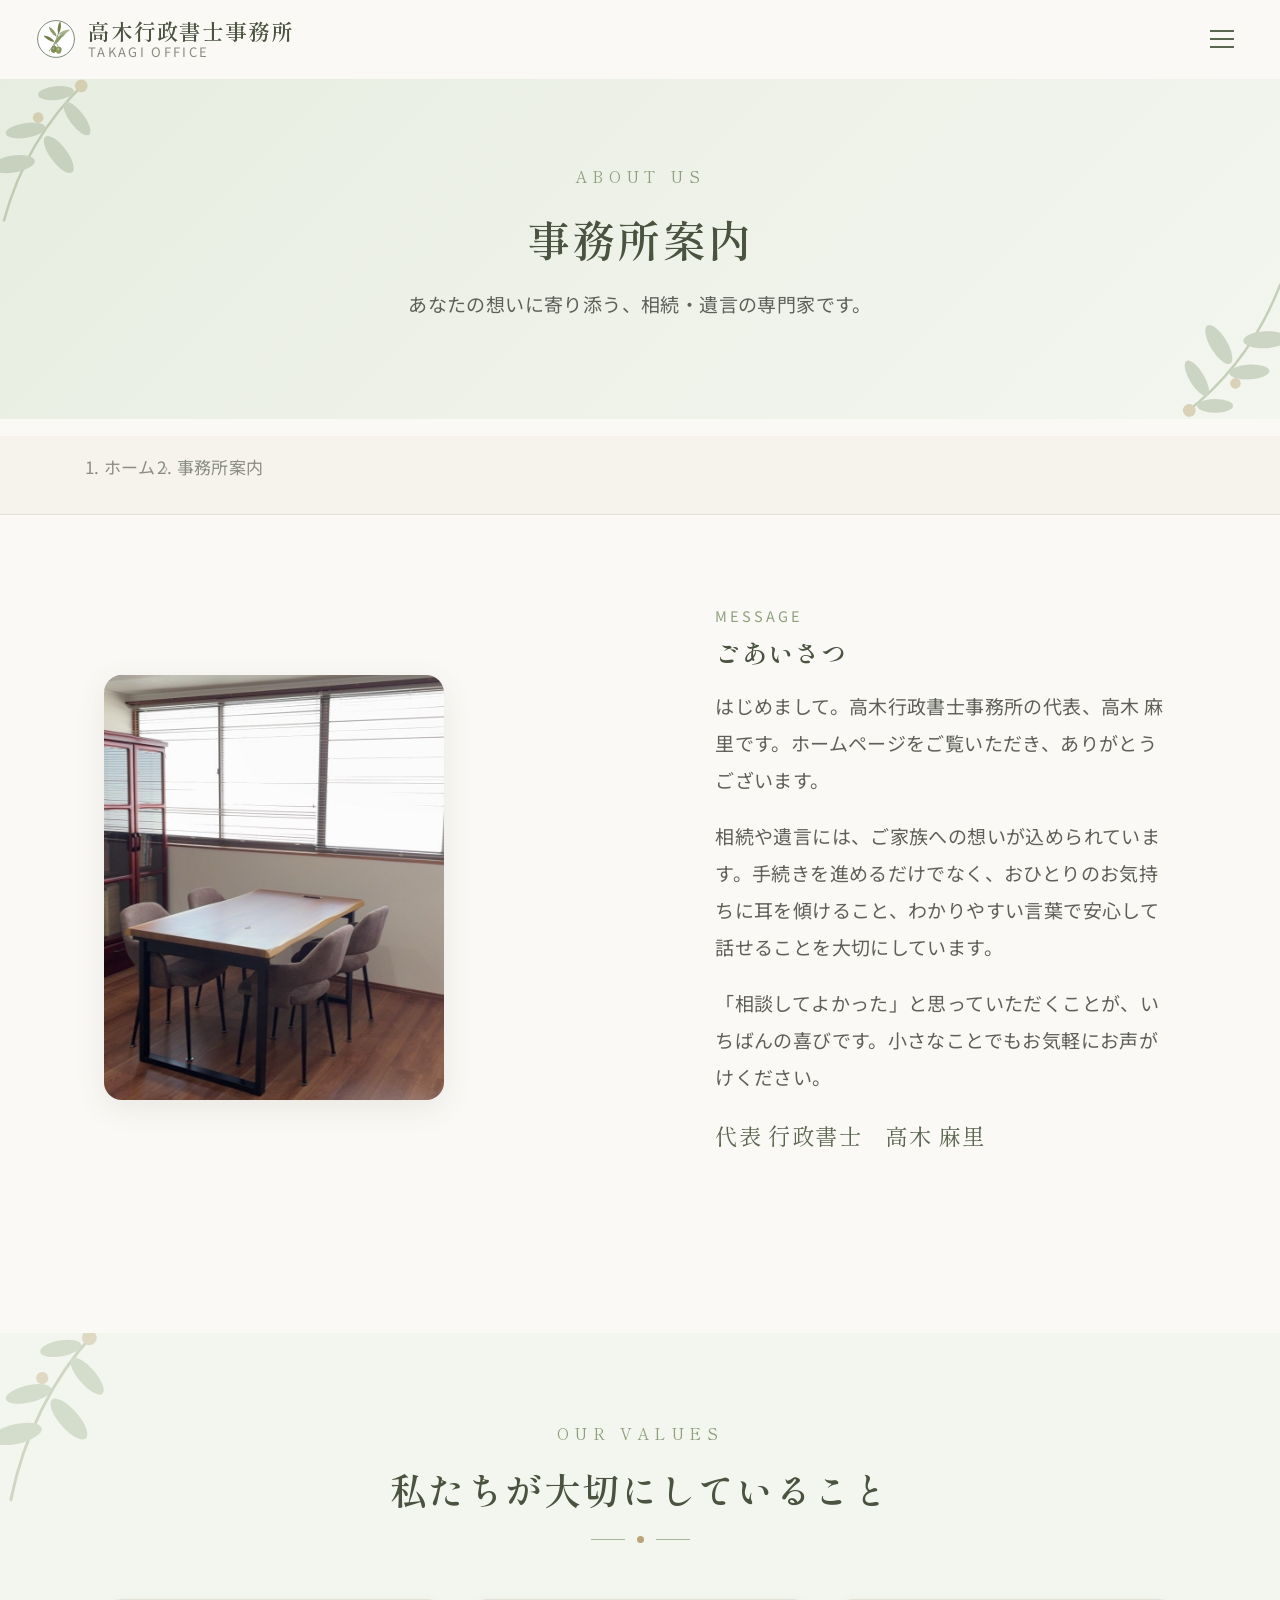
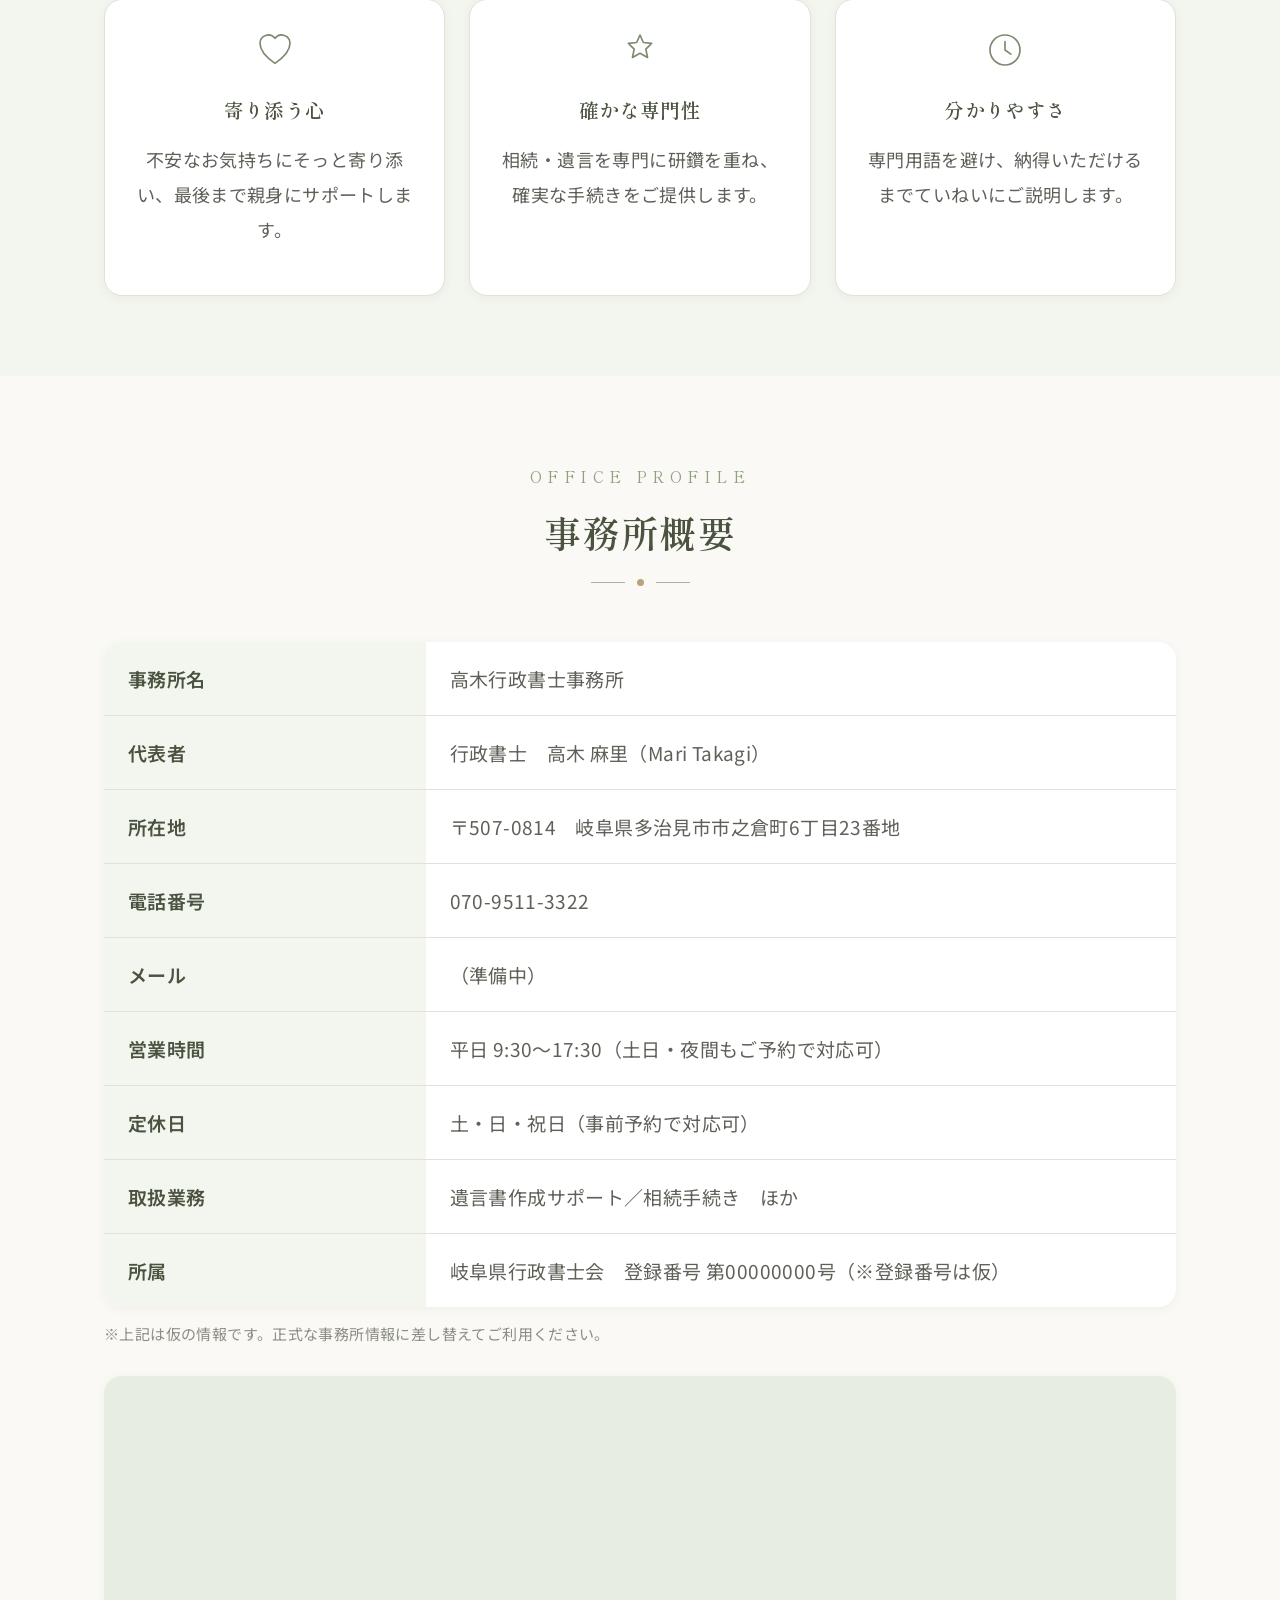
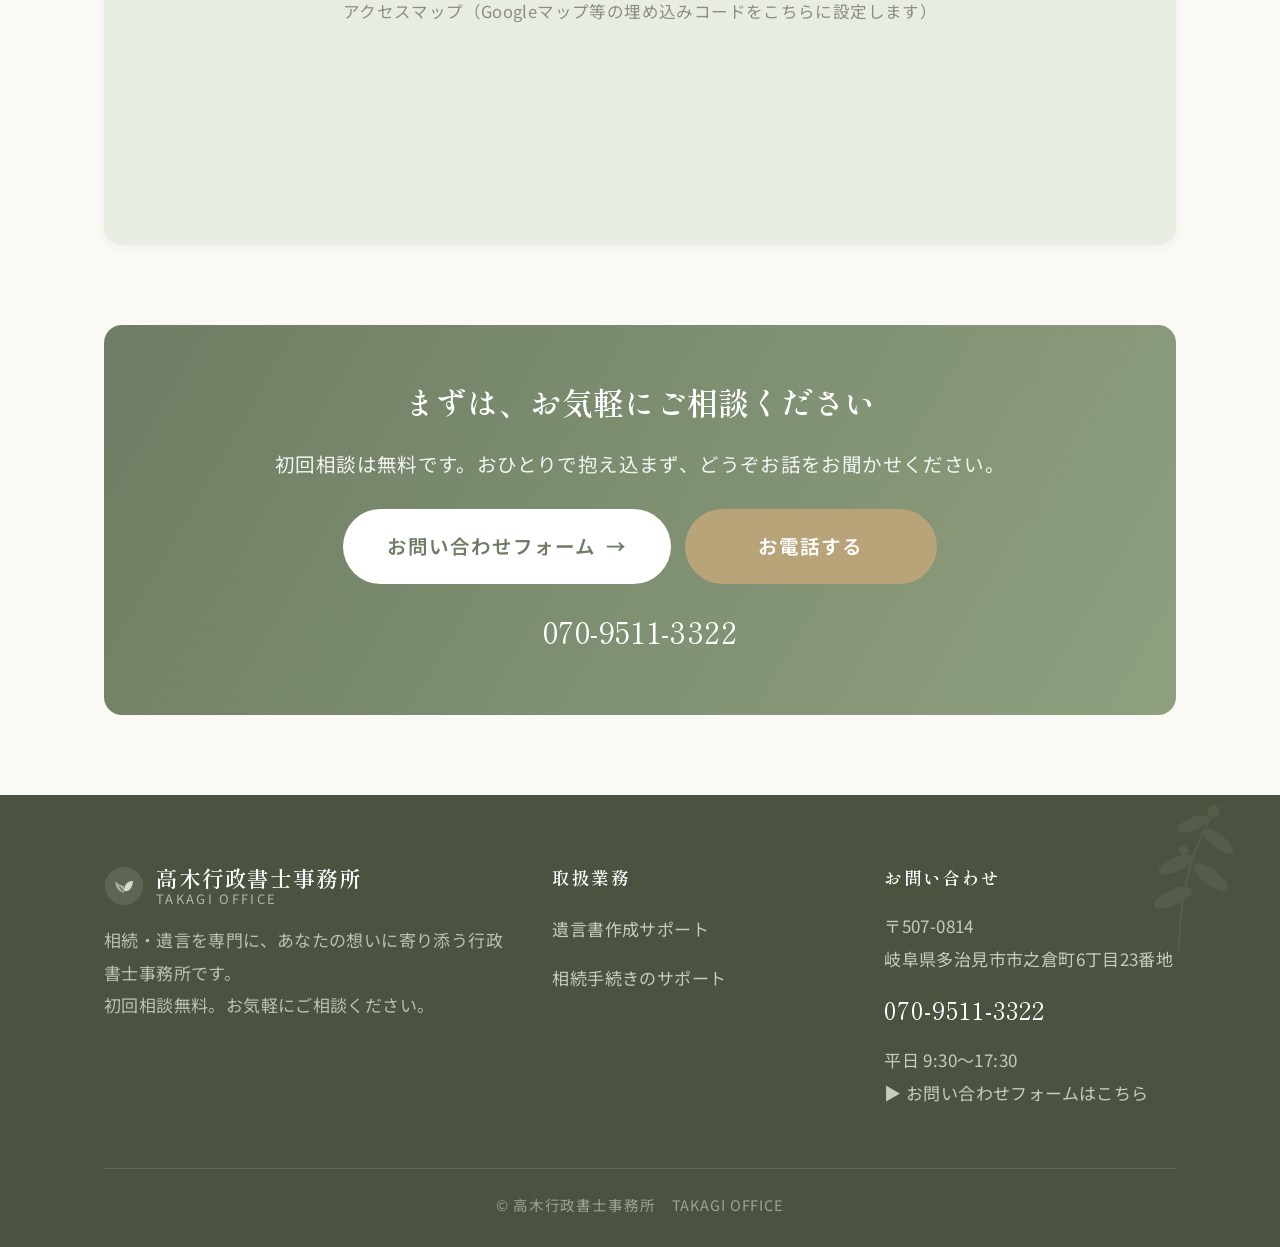
==== about.html @ 5d7956fa "w" ====
<!DOCTYPE html>
<html lang="ja">
<head>
<meta charset="UTF-8">
<meta name="viewport" content="width=device-width, initial-scale=1.0">
<link rel="icon" type="image/svg+xml" href="images/logo.svg">
<link rel="apple-touch-icon" href="images/logo.svg">
<title>事務所案内｜高木行政書士事務所</title>
<meta name="description" content="高木行政書士事務所の事務所概要・代表ごあいさつ・アクセス。相続・遺言を専門に、あなたの想いに寄り添います。">
<link rel="preconnect" href="https://fonts.googleapis.com">
<link rel="preconnect" href="https://fonts.gstatic.com" crossorigin>
<link href="https://fonts.googleapis.com/css2?family=Noto+Sans+JP:wght@400;500;600;700&family=Shippori+Mincho:wght@500;600;700&display=swap" rel="stylesheet">
<link rel="stylesheet" href="css/style.css?v=43">
<link rel="stylesheet" href="css/page.css?v=43">
</head>
<body>

<header class="site-header">
  <div class="container header-inner">
    <a href="index.html" class="brand" aria-label="高木行政書士事務所 トップへ">
      <img src="images/logo.svg" alt="高木行政書士事務所 ロゴ" class="brand__mark" width="40" height="40">
      <span class="brand__text"><span class="brand__name">高木行政書士事務所</span><span class="brand__sub">TAKAGI OFFICE</span></span>
    </a>
    <nav class="nav" aria-label="グローバルナビ">
      <a href="index.html">ホーム</a>
      <a href="yuigon-kosei.html">遺言書作成</a>
      
      <a href="souzoku.html">相続手続き</a>
      
      <a href="about.html">事務所案内</a>
      <a href="contact.html">お問い合わせ</a>
    </nav>
    <div class="header-cta">
      <button class="nav-toggle" aria-label="メニュー" aria-expanded="false"><span></span><span></span><span></span></button>
    </div>
  </div>
</header>

<main>

  
<section class="page-hero">
  <span class="en">About Us</span>
  <h1>事務所案内</h1>
  <p class="sub">あなたの想いに寄り添う、相続・遺言の専門家です。</p>
</section>
<nav class="breadcrumb"><div class="container"><ol><li><a href="index.html">ホーム</a></li><li>事務所案内</li></ol></div></nav>

<!-- 代表ごあいさつ -->
<section class="page-section">
  <div class="container">
    <div class="split reveal">
      <div class="split-visual" style="aspect-ratio:4/5;max-width:340px"><img src="images/office.jpg" alt="事務所のイメージ" loading="lazy" onerror="this.onerror=null;this.src='images/office.svg'">
      </div>
      <div class="split-body">
        <span class="label">MESSAGE</span>
        <h3>ごあいさつ</h3>
        <p>はじめまして。高木行政書士事務所の代表、高木 麻里です。ホームページをご覧いただき、ありがとうございます。</p>
        <p>相続や遺言には、ご家族への想いが込められています。手続きを進めるだけでなく、おひとりのお気持ちに耳を傾けること、わかりやすい言葉で安心して話せることを大切にしています。</p>
        <p>「相談してよかった」と思っていただくことが、いちばんの喜びです。小さなことでもお気軽にお声がけください。</p>
        <p class="profile-sign" style="font-family:var(--serif);font-size:22.5px;color:var(--olive-800);margin-top:16px">代表 行政書士　高木 麻里</p>
      </div>
    </div>
  </div>
</section>

<!-- 大切にしていること -->
<section class="page-section section--tint">
  <div class="container">
    <div class="sec-head reveal">
      <span class="en">Our Values</span><h2>私たちが大切にしていること</h2><div class="deco"><span></span></div>
    </div>
    <div class="value-grid reveal">
      <div class="value-card">
        <div class="ic"><svg width="40" height="40" viewBox="0 0 48 48" fill="none"><path d="M24 40C12 32 6 24 6 16a10 10 0 0118-6 10 10 0 0118 6c0 8-6 16-18 24z" stroke="#7c8a6f" stroke-width="2" stroke-linejoin="round"/></svg></div>
        <h3>寄り添う心</h3>
        <p>不安なお気持ちにそっと寄り添い、最後まで親身にサポートします。</p>
      </div>
      <div class="value-card">
        <div class="ic"><svg width="40" height="40" viewBox="0 0 48 48" fill="none"><path d="M24 6l4 9 10 1-7 7 2 10-9-5-9 5 2-10-7-7 10-1z" stroke="#7c8a6f" stroke-width="2" stroke-linejoin="round"/></svg></div>
        <h3>確かな専門性</h3>
        <p>相続・遺言を専門に研鑽を重ね、確実な手続きをご提供します。</p>
      </div>
      <div class="value-card">
        <div class="ic"><svg width="40" height="40" viewBox="0 0 48 48" fill="none"><circle cx="24" cy="24" r="18" stroke="#7c8a6f" stroke-width="2"/><path d="M24 14v10l7 5" stroke="#7c8a6f" stroke-width="2" stroke-linecap="round"/></svg></div>
        <h3>分かりやすさ</h3>
        <p>専門用語を避け、納得いただけるまでていねいにご説明します。</p>
      </div>
    </div>
  </div>
</section>

<!-- 事務所概要 -->
<section class="page-section">
  <div class="container">
    <div class="sec-head reveal">
      <span class="en">Office Profile</span><h2>事務所概要</h2><div class="deco"><span></span></div>
    </div>
    <table class="info-table reveal">
      <tbody>
        <tr><th>事務所名</th><td>高木行政書士事務所</td></tr>
        <tr><th>代表者</th><td>行政書士　高木 麻里（Mari Takagi）</td></tr>
        <tr><th>所在地</th><td>〒507-0814　岐阜県多治見市市之倉町6丁目23番地</td></tr>
        <tr><th>電話番号</th><td>070-9511-3322</td></tr>
        
        <tr><th>メール</th><td>（準備中）</td></tr>
        <tr><th>営業時間</th><td>平日 9:30〜17:30（土日・夜間もご予約で対応可）</td></tr>
        <tr><th>定休日</th><td>土・日・祝日（事前予約で対応可）</td></tr>
        <tr><th>取扱業務</th><td>遺言書作成サポート／相続手続き　ほか</td></tr>
        <tr><th>所属</th><td>岐阜県行政書士会　登録番号 第00000000号（※登録番号は仮）</td></tr>
      </tbody>
    </table>
    <p class="price-note">※上記は仮の情報です。正式な事務所情報に差し替えてご利用ください。</p>

    <div class="map-frame reveal">アクセスマップ（Googleマップ等の埋め込みコードをこちらに設定します）</div>
  </div>
</section>

<section class="page-section" style="padding-top:0">
  <div class="container">
    <div class="cta-mini reveal">
      <h2>まずは、お気軽にご相談ください</h2>
      <p>初回相談は無料です。おひとりで抱え込まず、どうぞお話をお聞かせください。</p>
      <div class="actions">
        <a href="contact.html" class="btn btn--lg" style="background:#fff;color:var(--olive-700)">お問い合わせフォーム <span class="arrow">→</span></a>
        <a href="tel:07095113322" class="btn btn--gold btn--lg">お電話する</a>
      </div>
      <span class="num">070-9511-3322</span>
    </div>
  </div>
</section>

</main>

<footer class="site-footer">
  <div class="container">
    <div class="footer-grid">
      <div class="footer-brand">
        <div class="brand">
          <svg class="brand__mark" viewBox="0 0 48 48" fill="none" aria-hidden="true"><circle cx="24" cy="24" r="23" fill="#ffffff" opacity=".1"/><path d="M24 36c0-7 0-12 0-12s-7-1-10-6c-1 8 4 13 10 14 0 0-5-5-7-9 4 3 7 5 7 13z" fill="#a7b69a"/><path d="M24 30s.2-6 3-9c3-3 8-3 8-3s-1 8-5 11c-3 2-6 1-6 1z" fill="#d4dccb"/></svg>
          <span class="brand__text"><span class="brand__name">高木行政書士事務所</span><span class="brand__sub">TAKAGI OFFICE</span></span>
        </div>
        <p>相続・遺言を専門に、あなたの想いに寄り添う行政書士事務所です。<br>初回相談無料。お気軽にご相談ください。</p>
      </div>
      <div class="footer-col"><h4>取扱業務</h4><ul><li><a href="yuigon-kosei.html">遺言書作成サポート</a></li><li><a href="souzoku.html">相続手続きのサポート</a></li><li></li></ul></div>
      <div class="footer-col footer-contact"><h4>お問い合わせ</h4><p>〒507-0814<br>岐阜県多治見市市之倉町6丁目23番地</p><p class="num">070-9511-3322</p><p>平日 9:30〜17:30<br><a href="contact.html">▶ お問い合わせフォームはこちら</a></p></div>
    </div>
    <div class="footer-bottom">© 高木行政書士事務所　TAKAGI OFFICE</div>
  </div>
</footer>

<div class="float-cta"><a class="fc-tel" href="tel:07095113322"><svg width="18" height="18" viewBox="0 0 24 24" fill="none" aria-hidden="true"><path d="M6.6 3h2.8l1.4 4.6-1.9 1.4a12 12 0 0 0 4.9 4.9l1.4-1.9 4.6 1.4v2.8a2 2 0 0 1-2 2A15.5 15.5 0 0 1 4.6 5a2 2 0 0 1 2-2z" fill="currentColor"/></svg>電話する</a><a class="fc-mail" href="contact.html"><svg width="18" height="18" viewBox="0 0 24 24" fill="none" aria-hidden="true"><rect x="3" y="5" width="18" height="14" rx="2.5" stroke="currentColor" stroke-width="2"/><path d="M4.5 8l7.5 5.5L19.5 8" stroke="currentColor" stroke-width="2" stroke-linecap="round" fill="none"/></svg>無料相談</a></div>
<script src="js/main.js?v=43"></script>
</body>
</html>
---- css/style.css ----
/* =========================================================
   高木行政書士事務所 - 共通スタイル
   テーマ: シルバーグリーン（オリーブ）× 柔らかく上品で、きっちりとした信頼感
   ========================================================= */

/* ---------- カラー / 変数 ---------- */
:root {
  /* ベースのシルバーグリーン（オリーブ系） */
  --olive-900: #4a5340;
  --olive-700: #6e7d63;
  --olive-600: #7c8a6f;
  --olive-500: #8fa07f;   /* メイン */
  --olive-400: #a7b69a;
  --olive-200: #d4dccb;
  --olive-100: #e8edE1;
  --olive-050: #f3f6ef;

  /* 温かみのあるニュートラル */
  --cream:     #faf9f5;
  --paper:     #f5f3ec;
  --beige:     #e9e4d8;
  --gold:      #b9a47a;   /* 上品なアクセント */

  --ink:       #3a3b36;   /* 本文 */
  --ink-soft:  #5f6159;
  --ink-mute:  #8b8d83;
  --line:      #e3e0d6;
  --white:     #ffffff;

  --shadow-sm: 0 2px 10px rgba(74, 83, 64, .06);
  --shadow-md: 0 8px 30px rgba(74, 83, 64, .10);
  --shadow-lg: 0 20px 50px rgba(74, 83, 64, .14);

  --radius:    18px;
  --radius-sm: 12px;
  --maxw:      1120px;

  --serif: "Shippori Mincho", "Noto Serif JP", "Hiragino Mincho ProN", serif;
  --sans:  "Noto Sans JP", "Hiragino Kaku Gothic ProN", "Yu Gothic", sans-serif;
}

/* ---------- リセット ---------- */
*, *::before, *::after { box-sizing: border-box; }
html { scroll-behavior: smooth; -webkit-text-size-adjust: 100%; }
body {
  margin: 0;
  font-family: var(--sans);
  color: var(--ink);
  background: var(--cream);
  line-height: 1.95;
  font-size: 19.5px;
  letter-spacing: .02em;
  -webkit-font-smoothing: antialiased;
}
html, body { overflow-x: hidden; }
img { max-width: 100%; display: block; }
a { color: inherit; text-decoration: none; transition: .25s; }
ul { margin: 0; padding: 0; list-style: none; }
h1, h2, h3, h4 { font-family: var(--serif); font-weight: 600; line-height: 1.5; margin: 0; color: var(--olive-900); }

/* ---------- レイアウト ---------- */
.container { width: 100%; max-width: var(--maxw); margin: 0 auto; padding: 0 24px; }
.section { padding: 96px 0; }
.section--tint { background: var(--olive-050); }
.section--paper { background: var(--paper); }

.lead { color: var(--ink-soft); }
.center { text-align: center; }
.sp-only { display: none; }
@media (max-width: 768px) { .sp-only { display: inline; } }
/* olive 補助色（fallbackの明示定義） */
:root { --olive-300: #b7c4ab; --olive-800: #5b6650; }

/* セクション見出し */
.sec-head { text-align: center; margin-bottom: 56px; }
.sec-head .en {
  display: inline-block;
  font-family: var(--serif);
  font-size: 15.5px; letter-spacing: .35em;
  color: var(--olive-500);
  text-transform: uppercase;
  margin-bottom: 14px;
}
.sec-head h2 {
  font-size: clamp(27px, 3.4vw, 37px);
  letter-spacing: .04em;
}
.sec-head .desc { margin-top: 18px; color: var(--ink-soft); font-size: 19px; }
.sec-head--left { text-align: left; }
.sec-head--left .deco { margin: 16px 0 0; }

/* 飾り線 */
.deco { display:flex; align-items:center; justify-content:center; gap:12px; margin: 18px 0 0; }
.deco::before, .deco::after { content:""; width:34px; height:1px; background: var(--olive-400); }
.deco span { width:7px; height:7px; border-radius:50%; background: var(--gold); }

/* ---------- ボタン ---------- */
.btn {
  display: inline-flex; align-items: center; gap: 10px;
  padding: 15px 32px; border-radius: 999px;
  font-family: var(--sans); font-weight: 600; font-size: 18.5px;
  letter-spacing: .05em; cursor: pointer; border: none;
}
.btn--primary { background: var(--olive-600); color: #fff; box-shadow: var(--shadow-sm); }
.btn--primary:hover { background: var(--olive-700); transform: translateY(-2px); box-shadow: var(--shadow-md); }
.btn--ghost { background: #fff; color: var(--olive-700); border: 1.5px solid var(--olive-300, #b7c4ab); }
.btn--ghost:hover { background: var(--olive-050); transform: translateY(-2px); }
.btn--gold { background: var(--gold); color: #fff; }
.btn--gold:hover { filter: brightness(.96); transform: translateY(-2px); }
.btn--lg { padding: 18px 44px; font-size: 19.5px; }
.btn .arrow { transition: transform .25s; }
.btn:hover .arrow { transform: translateX(4px); }

/* =========================================================
   ヘッダー
   ========================================================= */
.site-header {
  position: fixed; top: 0; left: 0; right: 0; z-index: 100;
  background: rgba(250, 249, 245, .96);
  border-bottom: 1px solid transparent;
  transition: transform .45s ease, box-shadow .3s ease, border-color .3s ease;
}
.site-header.is-hidden { transform: translateY(-100%); }
.site-header.scrolled { box-shadow: var(--shadow-sm); border-bottom-color: var(--line); }
.header-inner { display: flex; align-items: center; justify-content: flex-start; height: 78px; }
/* 左右の余白を詰め、事務所名を左端・その他を右端へ */
.site-header .container { max-width: 100%; padding: 0 36px; }
.header-inner .brand { margin-right: auto; }
.header-inner .nav { margin-right: 14px; }

.brand { display: flex; align-items: center; gap: 12px; }
.brand__mark { width: 40px; height: 40px; flex: none; }
.brand__text { display: flex; flex-direction: column; line-height: 1.2; }
.brand__name { font-family: var(--serif); font-size: 21.5px; font-weight: 600; color: var(--olive-900); letter-spacing: .04em; }
.brand__sub { font-size: 13px; color: var(--ink-mute); letter-spacing: .18em; }

.nav { display: flex; align-items: center; gap: 30px; }
.nav a { font-family: var(--serif); font-size: 18.5px; font-weight: 500; color: var(--ink); position: relative; padding: 6px 0; letter-spacing: .06em; }
.nav a::after { content:""; position:absolute; left:0; bottom:0; width:0; height:2px; background: var(--olive-500); transition:.25s; }
.nav a:hover { color: var(--olive-700); }
.nav a:hover::after { width: 100%; }
/* 現在開いているページのメニュー強調 */
.nav a.active { color: var(--olive-700); font-weight: 600; }
.nav a.active::after { width: 100%; background: var(--gold); height: 2.5px; }

.header-cta { display: flex; align-items: center; gap: 18px; }
.header-tel { text-align: right; line-height: 1.25; }
.header-tel .num { font-family: var(--serif); font-size: 21.5px; font-weight: 600; color: var(--olive-800, #5b6650); letter-spacing: .04em; }
.header-tel .lbl { font-size: 13px; color: var(--ink-mute); letter-spacing: .1em; }

.nav-toggle { display: none; width: 44px; height: 44px; border: none; background: transparent; cursor: pointer; flex-direction: column; gap: 6px; justify-content: center; align-items: center; }
.nav-toggle span { width: 24px; height: 2px; background: var(--olive-800, #5b6650); transition: .3s; }
.nav-toggle.open span:nth-child(1) { transform: translateY(8px) rotate(45deg); }
.nav-toggle.open span:nth-child(2) { opacity: 0; }
.nav-toggle.open span:nth-child(3) { transform: translateY(-8px) rotate(-45deg); }

/* =========================================================
   フッター
   ========================================================= */
.site-footer { background: var(--olive-900); color: #dfe4d7; padding: 70px 0 28px; }
.footer-grid { display: grid; grid-template-columns: 1.4fr 1fr 1fr; gap: 40px; }
.footer-brand .brand__name { color: #fff; }
.footer-brand .brand__sub { color: #aeb8a3; }
.footer-brand p { color: #b9c2ad; font-size: 17px; margin: 18px 0 0; line-height: 1.9; }
.footer-col h4 { color: #fff; font-size: 17.5px; margin-bottom: 18px; letter-spacing:.08em; }
.footer-col ul li { margin-bottom: 11px; }
.footer-col a { color: #c4cdb8; font-size: 17px; }
.footer-col a:hover { color: #fff; }
.footer-contact p { font-size: 17px; color: #c4cdb8; margin: 0 0 10px; }
.footer-contact .num { font-family: var(--serif); font-size: 24.5px; color: #fff; letter-spacing: .04em; }
.footer-bottom { border-top: 1px solid rgba(255,255,255,.12); margin-top: 48px; padding-top: 22px; text-align: center; font-size: 14.5px; color: #9aa490; letter-spacing: .06em; }

/* =========================================================
   下層ページ共通ヘッダー
   ========================================================= */
.page-hero {
  margin-top: 78px;
  padding: 78px 0;
  background: linear-gradient(135deg, var(--olive-100), var(--olive-050));
  text-align: center;
  position: relative; overflow: hidden;
}
.page-hero::before {
  content:""; position:absolute; inset:0;
  background-image: radial-gradient(circle at 12% 20%, rgba(143,160,127,.18), transparent 45%),
                    radial-gradient(circle at 88% 80%, rgba(185,164,122,.14), transparent 45%);
}
.page-hero .en { position:relative; font-family:var(--serif); letter-spacing:.35em; color:var(--olive-500); font-size:15.5px; text-transform:uppercase; }
.page-hero h1 { position:relative; font-size: clamp(29px, 4vw, 43px); margin-top: 12px; letter-spacing:.05em; }
.page-hero .sub { position:relative; margin-top: 14px; color: var(--ink-soft); font-size: 19px; }

/* パンくず */
.breadcrumb { background: var(--paper); border-bottom: 1px solid var(--line); }
.breadcrumb ol { display:flex; flex-wrap:wrap; gap:8px; padding: 14px 0; font-size: 17px; color: var(--ink-mute); }
.breadcrumb a:hover { color: var(--olive-700); }
.breadcrumb li:not(:last-child)::after { content:"›"; margin-left:8px; color: var(--olive-400); }

/* =========================================================
   汎用パーツ
   ========================================================= */
.card { background:#fff; border-radius: var(--radius); box-shadow: var(--shadow-sm); border:1px solid var(--line); }

/* フェードイン */
.reveal { opacity: 0; transform: translateY(24px); transition: opacity .8s ease, transform .8s ease; }
.reveal.in { opacity: 1; transform: none; }

/* =========================================================
   フローティングCTA（モバイル）
   ========================================================= */
.float-cta { display: none; }

/* =========================================================
   レスポンシブ
   ========================================================= */
@media (max-width: 920px) {
  .footer-grid { grid-template-columns: 1fr 1fr; }
}
@media (max-width: 768px) {
  .section { padding: 64px 0; }
  .header-tel { display: none; }
  .footer-grid { grid-template-columns: 1fr; gap: 32px; }

  .float-cta {
    display: flex; position: fixed; bottom: 0; left: 0; right: 0; z-index: 90;
    box-shadow: 0 -4px 20px rgba(74,83,64,.14);
  }
  .float-cta a { flex: 1; display: inline-flex; align-items: center; justify-content: center; gap: 8px; padding: 15px 6px; font-weight: 600; font-size: 16.5px; color:#fff; }
  .float-cta .fc-tel { background: var(--olive-700); }
  .float-cta .fc-mail { background: var(--gold); }
  body { padding-bottom: 54px; }
}


/* =========================================================
   画像プレースホルダー（差し替え用の灰色ボックス）
   ========================================================= */
.img-ph-label { display:flex; flex-direction:column; align-items:center; justify-content:center; gap:8px; color:#9a9a92; font-family:var(--sans); font-size:14.5px; letter-spacing:.15em; }
.img-ph-label svg { width:38px; height:38px; opacity:.45; }


/* 埋め込み画像（枠いっぱいに固定／画像サイズの影響を受けない） */
.hero-visual .photo,
.profile-photo,
.split-visual,
.service-card .card-img { position: relative; }
.hero-visual .photo img,
.profile-photo img,
.split-visual img,
.service-card .card-img img {
  position: absolute; inset: 0;
  width: 100%; height: 100%;
  object-fit: cover; display: block;
}


/* =========================================================
   スプラッシュ画面（サイト表示時の演出）
   ========================================================= */
#splash {
  position: fixed; inset: 0; z-index: 2000;
  display: flex; flex-direction: column; align-items: center; justify-content: center; gap: 18px;
  background: radial-gradient(circle at 50% 38%, #f7f9f3 0%, #e4ead9 45%, #b9c6a8 100%);
  animation: splashOut .8s ease 1.4s forwards;
}
#splash.hide { opacity: 0; visibility: hidden; pointer-events: none; transition: opacity .6s ease; }
#splash .splash-logo { width: 132px; height: 132px; animation: splashPop 1.1s cubic-bezier(.2,.8,.2,1); }
#splash .splash-name { font-family: var(--serif); font-size: 34px; color: var(--olive-900); letter-spacing: .14em; opacity: 0; animation: splashUp .9s ease .35s forwards; }
#splash .splash-sub  { font-size: 15px; letter-spacing: .36em; color: var(--olive-700); opacity: 0; animation: splashUp .9s ease .65s forwards; }
#splash .splash-line { width: 0; height: 2px; background: var(--gold); animation: splashLine 1s ease .8s forwards; }
body.splash-lock { overflow: hidden; }
@keyframes splashPop { 0%{transform:scale(.5) rotate(-8deg);opacity:0} 60%{transform:scale(1.06) rotate(0);opacity:1} 100%{transform:scale(1)} }
@keyframes splashUp  { from{opacity:0;transform:translateY(12px)} to{opacity:1;transform:none} }
@keyframes splashLine{ to{width:130px} }
@keyframes splashOut { to{opacity:0;visibility:hidden;pointer-events:none} }
@media (prefers-reduced-motion: reduce){
  #splash{ animation-delay:.4s }
  #splash .splash-logo,#splash .splash-name,#splash .splash-sub,#splash .splash-line{ animation:none; opacity:1; width:auto }
  #splash .splash-line{ width:130px }
}


/* モバイルメニューの暗幕 */
.nav-backdrop { position: fixed; inset: 0; background: rgba(58,59,54,.45); opacity: 0; visibility: hidden; transition: opacity .3s; z-index: 90; }
.nav-backdrop.show { opacity: 1; visibility: visible; }
body.menu-open { overflow: hidden; }
@media (min-width: 1301px) { .nav-backdrop { display: none !important; } body.menu-open { overflow: auto; } }


/* =========================================================
   ハンバーガーメニュー（〜1300px）右ドロワー・画面右端に密着
   ========================================================= */
@media (max-width: 1300px) {
  .nav-toggle { display: flex; }
  .header-inner .nav { margin-right: 0; }
  .nav {
    position: fixed; top: 78px; right: 0; bottom: 0; left: auto;
    width: min(82vw, 320px);
    flex-direction: column; align-items: stretch; gap: 0;
    background: var(--cream);
    border-top: 1px solid var(--line);
    padding: 6px 0 24px;
    transform: translateX(100%); pointer-events: none; visibility: hidden;
    transition: transform .32s ease, visibility .32s ease;
    box-shadow: -10px 0 30px rgba(74, 83, 64, .18);
    overflow-y: auto; z-index: 95;
  }
  .nav.open { transform: none; pointer-events: auto; visibility: visible; }
  .nav a { padding: 16px 26px; border-bottom: 1px solid var(--line); font-size: 18px; }
  .nav a::after { display: none; }
}


/* ヒーロー画像の表示位置（看板が中央寄りになるよう少し左へ） */
.hero-visual .photo img { object-position: 56% center; transform: translateY(4%) scale(1.1); }


/* オリーブの装飾（全体）*/
.section--tint, .section--paper, .page-hero, .site-footer, .cta-band, .empathy { position: relative; overflow: hidden; }
.section--tint > .container, .section--paper > .container, .page-hero > .container,
.site-footer > .container, .cta-band > .container, .empathy > .container { position: relative; z-index: 1; }

.section--tint::before, .section--paper::after, .page-hero::after, .page-hero::before,
.site-footer::before, .empathy::before, .empathy::after {
  content:""; position:absolute; z-index:0; pointer-events:none;
  background: url(../images/leaf.svg) no-repeat center/contain;
  width:150px; height:215px;
}
.section--tint::before { top:-36px; left:-30px; transform: rotate(20deg); opacity:.4; }
.section--paper::after { bottom:-40px; right:-26px; transform: rotate(-158deg); opacity:.38; }
.page-hero::before { top:-30px; left:-26px; transform: rotate(24deg); opacity:.5; width:130px; height:185px; }
.page-hero::after  { bottom:-34px; right:-22px; transform: rotate(-150deg); opacity:.5; width:130px; height:185px; }
.empathy::before { top:-30px; right:-24px; transform: rotate(-150deg) scaleX(-1); opacity:.28; width:120px; height:170px; }
.empathy::after  { bottom:-36px; left:-26px; transform: rotate(150deg); opacity:.28; width:120px; height:170px; }
.site-footer::before { top:-10px; right:30px; transform: rotate(8deg); opacity:.1; width:120px; height:170px; }
@media (max-width:768px){
  .section--tint::before, .section--paper::after, .empathy::before, .empathy::after { width:96px; height:138px; opacity:.3; }
}


/* ボタン幅の統一 */
.hero-actions .btn, .cta-actions .btn, .cta-mini .actions .btn { min-width: 252px; justify-content: center; }
@media (max-width: 768px){
  .hero-actions .btn, .cta-actions .btn, .cta-mini .actions .btn { min-width: 0; width: 100%; }
}
---- css/page.css ----
/* =========================================================
   下層ページ（業務詳細・事務所案内・問い合わせ）専用
   ========================================================= */

.page-section { padding: 80px 0; }

/* リード文ブロック */
.intro-block { max-width: 800px; margin: 0 auto 64px; text-align: center; }
.intro-block h2 { font-size: clamp(25px, 3vw, 33px); line-height: 1.6; margin-bottom: 20px; }
.intro-block p { color: var(--ink-soft); font-size: 19.5px; }

/* 2カラム（本文＋ビジュアル） */
.split { display:grid; grid-template-columns: 1.1fr .9fr; gap: 48px; align-items:center; margin-bottom: 72px; }
.split.reverse { direction: rtl; }
.split.reverse > * { direction: ltr; }
.split-visual {
  border-radius: var(--radius); overflow:hidden; box-shadow: var(--shadow-md);
  aspect-ratio: 4/3; background:#e6e6e2; display:flex; align-items:center; justify-content:center;
}
.split-visual svg { width:100%; height:100%; }
.split-body h3 { font-size: 25.5px; margin-bottom: 6px; }
.split-body .label { font-size: 14.5px; color: var(--olive-500); letter-spacing:.2em; }
.split-body p { color: var(--ink-soft); font-size: 19px; margin-top: 16px; }

/* チェックリスト */
.check-list { margin-top: 22px; }
.check-list li { position: relative; padding: 12px 0 12px 36px; border-bottom: 1px dashed var(--line); font-size: 19px; }
.check-list li::before {
  content:""; position:absolute; left: 4px; top: 16px; width: 20px; height: 20px; border-radius:50%;
  background: var(--olive-100);
}
.check-list li::after {
  content:""; position:absolute; left: 10px; top: 21px; width: 7px; height: 4px;
  border-left: 2px solid var(--olive-600); border-bottom: 2px solid var(--olive-600);
  transform: rotate(-45deg);
}

/* こんな方へ（悩みボックス） */
.target-box { background: var(--olive-050); border:1px solid var(--olive-200); border-radius: var(--radius); padding: 36px 40px; margin: 40px 0; }
.target-box h3 { font-size: 21.5px; margin-bottom: 18px; display:flex; align-items:center; gap:10px; }
.target-box h3::before { content:""; width:8px; height:8px; border-radius:50%; background: var(--gold); }
.target-box ul { display:grid; gap: 12px; }
.target-box li { position:relative; padding-left: 28px; font-size: 19px; }
.target-box li::before { content:"✓"; position:absolute; left:0; color: var(--olive-600); font-weight:700; }

/* 料金テーブル */
.price-table { width:100%; border-collapse: collapse; margin-top: 14px; background:#fff; border-radius: var(--radius); overflow:hidden; box-shadow: var(--shadow-sm); }
.price-table th, .price-table td { padding: 16px 20px; text-align:left; border-bottom: 1px solid var(--line); font-size: 18.5px; }
.price-table thead th { background: var(--olive-600); color:#fff; font-weight:600; letter-spacing:.05em; }
.price-table tbody th { font-weight:600; color: var(--olive-900); width: 50%; }
.price-table td { color: var(--ink-soft); text-align:right; font-family: var(--serif); }
.price-table tbody tr:last-child th, .price-table tbody tr:last-child td { border-bottom:none; }
.price-note { font-size: 15px; color: var(--ink-mute); margin-top: 12px; }

/* ステップ（手続きの流れ・横/縦） */
.steps { counter-reset: step; display:grid; gap: 16px; margin-top: 16px; }
.step-row { display:flex; gap: 20px; align-items:flex-start; background:#fff; border:1px solid var(--line); border-radius: var(--radius-sm); padding: 22px 24px; box-shadow: var(--shadow-sm); }
.step-row .sn { flex:none; counter-increment: step; }
.step-row .sn::before { content: "STEP " counter(step); font-family: var(--serif); font-size: 14.5px; color:#fff; background: var(--olive-500); padding: 5px 12px; border-radius: 999px; letter-spacing:.08em; }
.step-row .sb h4 { font-size: 19.5px; margin-bottom: 4px; }
.step-row .sb p { font-size: 18px; color: var(--ink-soft); margin:0; }

/* FAQ */
.faq { max-width: 820px; margin: 0 auto; }
.faq-item { background:#fff; border:1px solid var(--line); border-radius: var(--radius-sm); margin-bottom: 14px; box-shadow: var(--shadow-sm); overflow:hidden; }
.faq-q { display:flex; align-items:center; gap:14px; padding: 20px 24px; cursor:pointer; font-weight:600; color: var(--olive-900); font-size:19.5px; }
.faq-q .mk { flex:none; font-family:var(--serif); color: var(--gold); font-size: 22.5px; }
.faq-q::after { content:"+"; margin-left:auto; font-size: 24.5px; color: var(--olive-500); transition:.3s; }
.faq-item.open .faq-q::after { transform: rotate(45deg); }
.faq-a { max-height: 0; overflow:hidden; transition: max-height .35s ease; }
.faq-a-inner { padding: 0 24px 22px 58px; color: var(--ink-soft); font-size: 18.5px; }
.faq-item.open .faq-a { max-height: 400px; }

/* 関連業務 */
.related { display:grid; grid-template-columns: repeat(3,1fr); gap: 18px; margin-top: 16px; }
.related a { background:#fff; border:1px solid var(--line); border-radius: var(--radius-sm); padding: 20px 22px; box-shadow: var(--shadow-sm); display:flex; align-items:center; justify-content:space-between; font-weight:600; color: var(--olive-900); font-size: 18.5px; }
.related a:hover { background: var(--olive-050); transform: translateY(-3px); }
.related a .arrow { color: var(--olive-500); }

/* CTA小（下層用） */
.cta-mini { background: linear-gradient(120deg, var(--olive-700), var(--olive-500)); border-radius: var(--radius); color:#fff; text-align:center; padding: 54px 30px; }
.cta-mini h2 { color:#fff; font-size: clamp(25px, 3vw, 31px); margin-bottom: 10px; }
.cta-mini p { opacity:.92; margin-bottom: 26px; }
.cta-mini .num { font-family:var(--serif); font-size: 30.5px; display:block; margin-top: 18px; }
.cta-mini .actions { display:flex; gap:14px; justify-content:center; flex-wrap:wrap; }

/* =========================================================
   事務所案内
   ========================================================= */
.info-table { width:100%; border-collapse: collapse; background:#fff; border-radius: var(--radius); overflow:hidden; box-shadow: var(--shadow-sm); }
.info-table th, .info-table td { padding: 18px 24px; text-align:left; border-bottom:1px solid var(--line); font-size: 19px; vertical-align: top; }
.info-table th { width: 30%; background: var(--olive-050); color: var(--olive-900); font-weight:600; }
.info-table td { color: var(--ink-soft); }
.info-table tr:last-child th, .info-table tr:last-child td { border-bottom:none; }

.map-frame { margin-top: 28px; border-radius: var(--radius); overflow:hidden; box-shadow: var(--shadow-sm); aspect-ratio: 16/7; background: var(--olive-100); display:flex; align-items:center; justify-content:center; color: var(--ink-mute); font-size: 16.5px; text-align:center; }

.value-grid { display:grid; grid-template-columns: repeat(3,1fr); gap: 24px; margin-top: 16px; }
.value-card { background:#fff; border:1px solid var(--line); border-radius: var(--radius); padding: 30px 28px; box-shadow: var(--shadow-sm); text-align:center; }
.value-card .ic { color: var(--olive-600); margin-bottom: 14px; }
.value-card h3 { font-size: 19.5px; margin-bottom: 10px; }
.value-card p { font-size: 18px; color: var(--ink-soft); }

/* =========================================================
   お問い合わせ
   ========================================================= */
.contact-wrap { display:grid; grid-template-columns: 1fr 1fr; gap: 48px; align-items:start; }
.contact-info { background: var(--olive-050); border-radius: var(--radius); padding: 40px 38px; border:1px solid var(--olive-200); }
.contact-info h3 { font-size: 22.5px; margin-bottom: 18px; }
.contact-info .big-tel { font-family:var(--serif); font-size: 32.5px; color: var(--olive-800,#5b6650); letter-spacing:.04em; }
.contact-info .small { font-size: 15.5px; color: var(--ink-mute); }
.contact-info ul { margin-top: 24px; display:grid; gap:14px; }
.contact-info li { font-size: 18.5px; display:flex; gap:12px; }
.contact-info li b { color: var(--olive-900); }

.form-card { background:#fff; border:1px solid var(--line); border-radius: var(--radius); padding: 40px 38px; box-shadow: var(--shadow-sm); }
.field { margin-bottom: 22px; }
.field label { display:block; font-weight:600; font-size: 18px; margin-bottom: 8px; color: var(--olive-900); }
.field label .req { color:#c2603f; font-size: 13.5px; margin-left:8px; background:#f7e6df; padding:2px 8px; border-radius:4px; }
.field input, .field select, .field textarea {
  width:100%; padding: 13px 16px; border:1.5px solid var(--line); border-radius: var(--radius-sm);
  font-family: var(--sans); font-size: 19px; color: var(--ink); background: var(--cream); transition:.2s;
}
.field input:focus, .field select:focus, .field textarea:focus { outline:none; border-color: var(--olive-500); background:#fff; box-shadow: 0 0 0 3px var(--olive-100); }
.field textarea { resize: vertical; min-height: 130px; }
.form-check { display:flex; gap:10px; align-items:flex-start; font-size: 16px; color: var(--ink-soft); margin-bottom: 24px; }
.form-check input { width:auto; margin-top: 4px; }
.form-note { display:none; margin-top: 18px; padding: 16px 18px; background: var(--olive-050); border:1px solid var(--olive-200); border-radius: var(--radius-sm); font-size: 16px; color: var(--olive-900); }
.form-note.show { display:block; }

@media (max-width: 900px) {
  .split, .contact-wrap { grid-template-columns: 1fr; gap: 28px; }
  .split.reverse { direction: ltr; }
  .split-visual { max-width: 440px; margin: 0 auto; }
  .related, .value-grid { grid-template-columns: 1fr; }
}
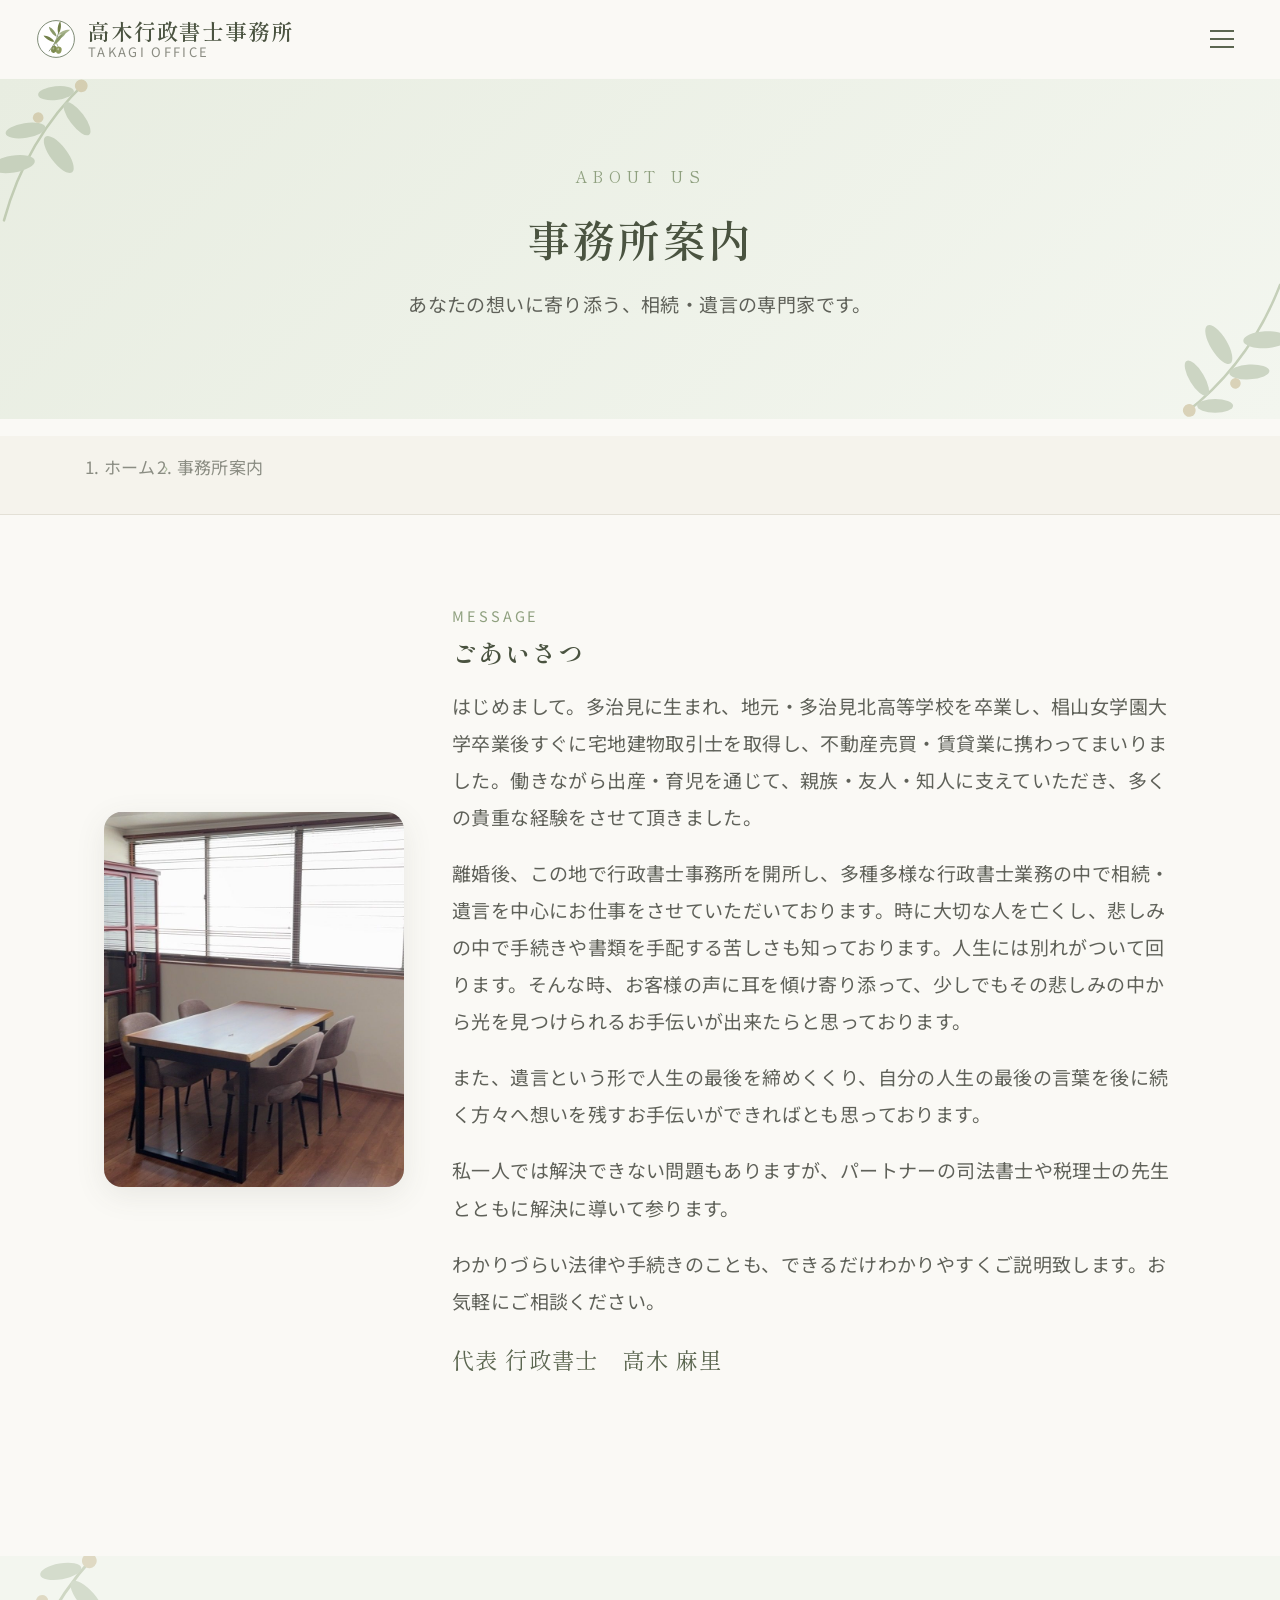
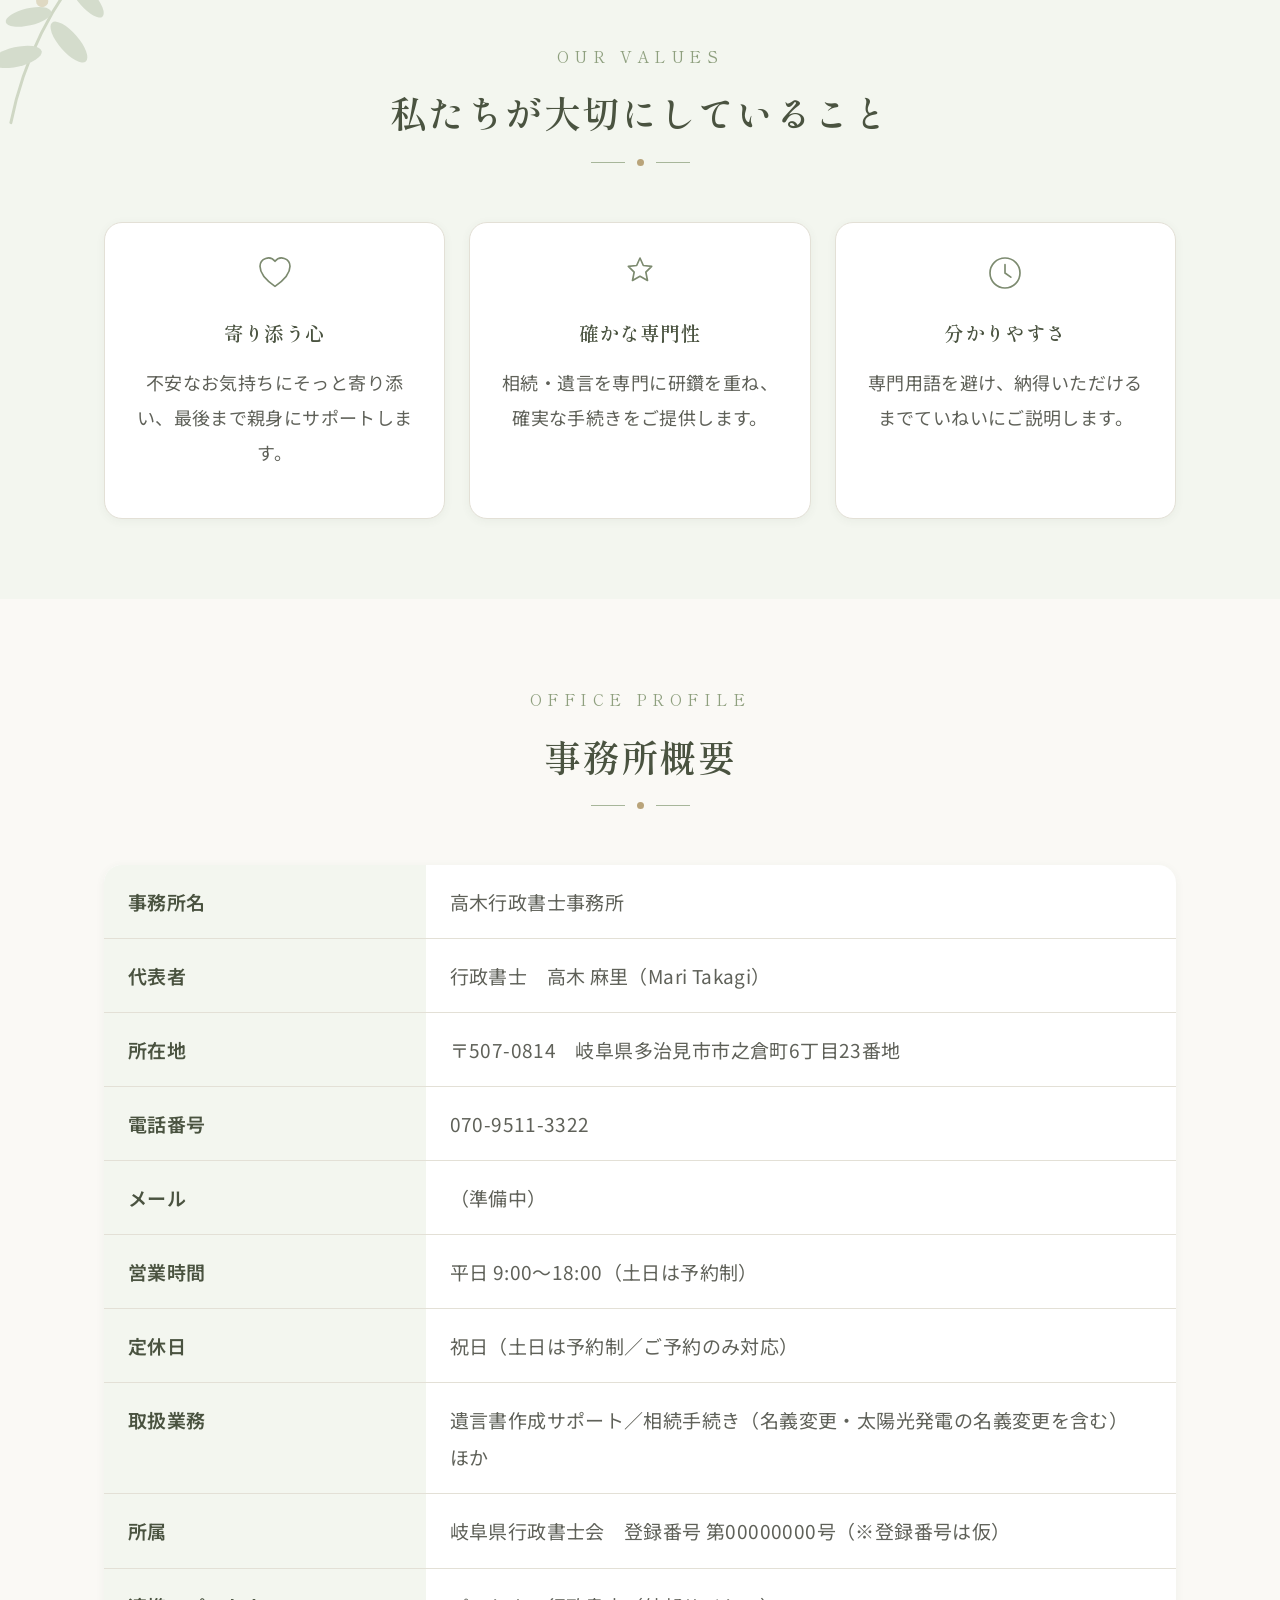
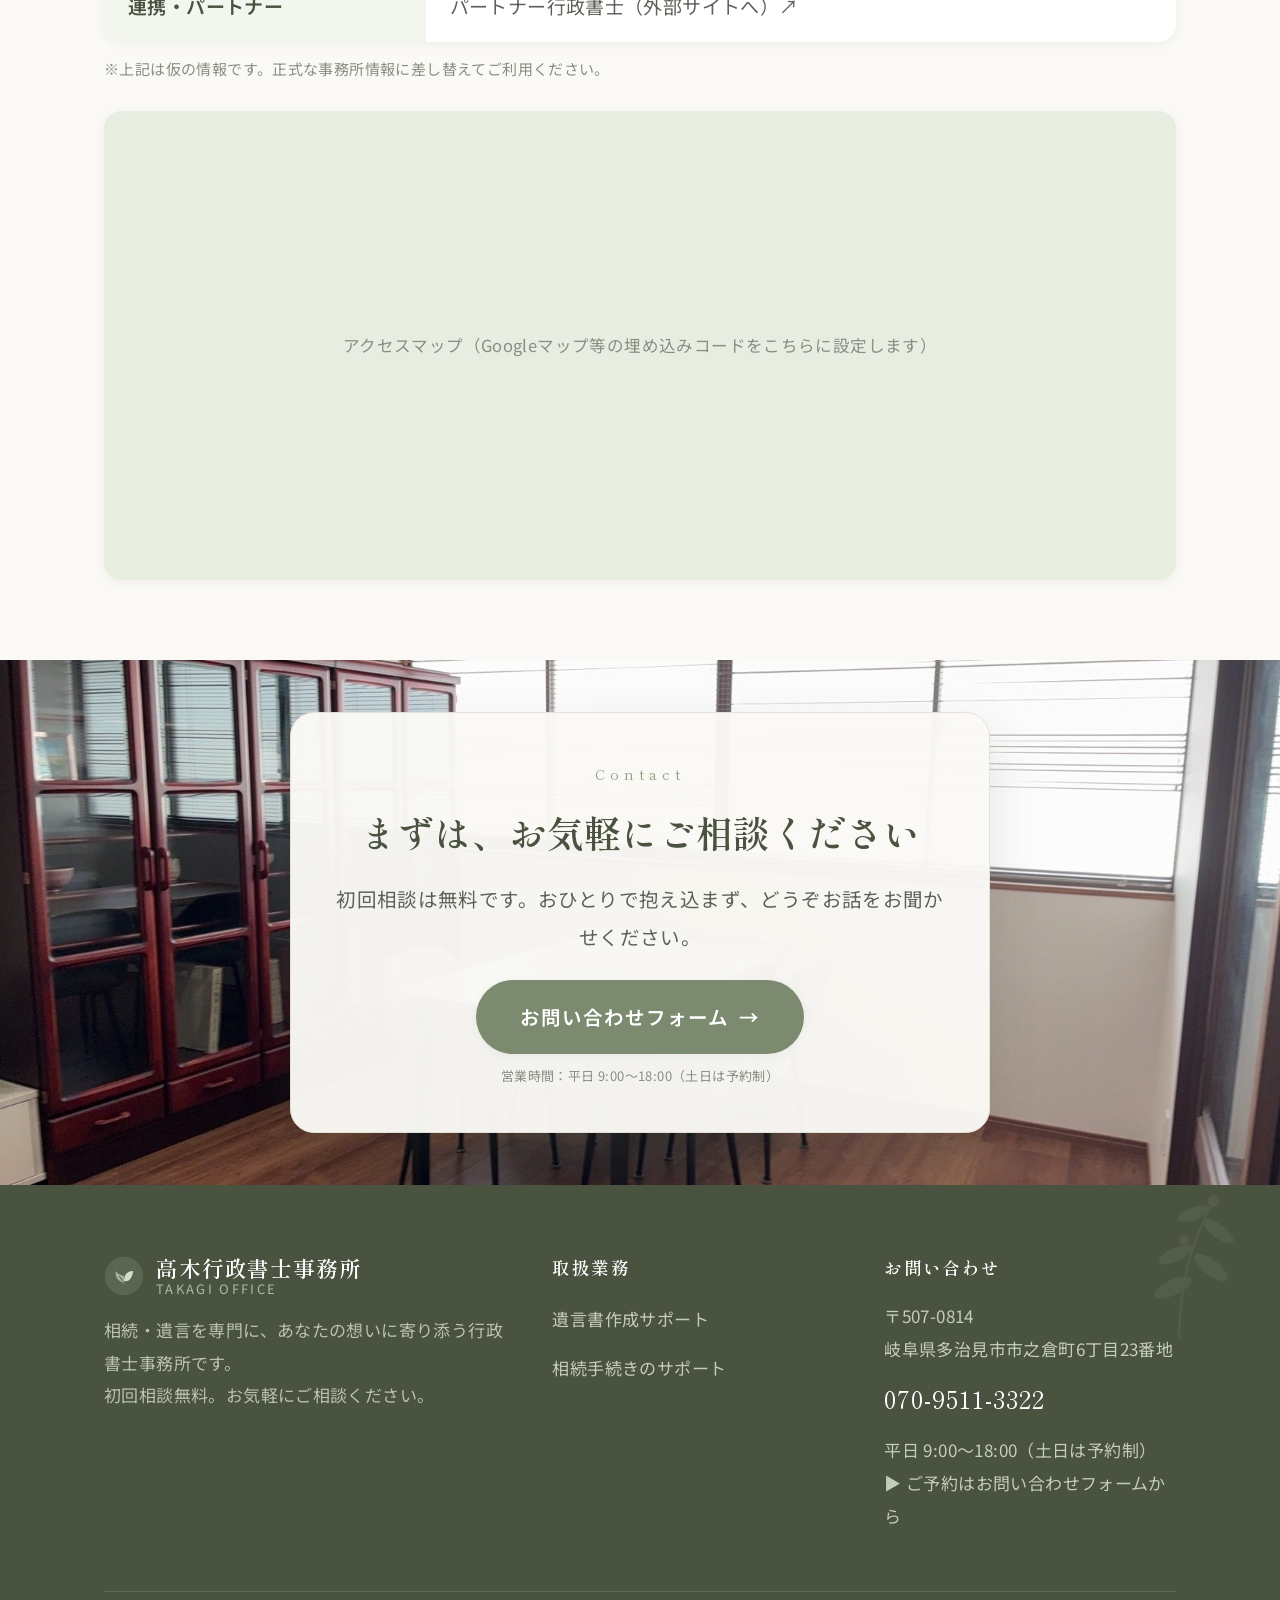
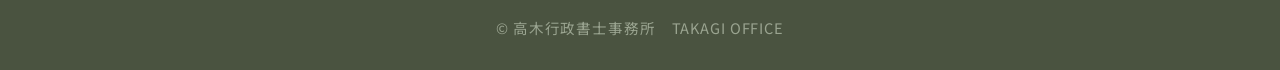
==== commit a6112ad7: "修正" ====
--- a/about.html
+++ b/about.html
@@ -10,8 +10,8 @@
 <link rel="preconnect" href="https://fonts.googleapis.com">
 <link rel="preconnect" href="https://fonts.gstatic.com" crossorigin>
 <link href="https://fonts.googleapis.com/css2?family=Noto+Sans+JP:wght@400;500;600;700&family=Shippori+Mincho:wght@500;600;700&display=swap" rel="stylesheet">
-<link rel="stylesheet" href="css/style.css?v=43">
-<link rel="stylesheet" href="css/page.css?v=43">
+<link rel="stylesheet" href="css/style.css?v=56">
+<link rel="stylesheet" href="css/page.css?v=56">
 </head>
 <body>
 
@@ -49,15 +49,17 @@
 <!-- 代表ごあいさつ -->
 <section class="page-section">
   <div class="container">
-    <div class="split reveal">
+    <div class="split split--greeting reveal">
       <div class="split-visual" style="aspect-ratio:4/5;max-width:340px"><img src="images/office.jpg" alt="事務所のイメージ" loading="lazy" onerror="this.onerror=null;this.src='images/office.svg'">
       </div>
       <div class="split-body">
         <span class="label">MESSAGE</span>
         <h3>ごあいさつ</h3>
-        <p>はじめまして。高木行政書士事務所の代表、高木 麻里です。ホームページをご覧いただき、ありがとうございます。</p>
-        <p>相続や遺言には、ご家族への想いが込められています。手続きを進めるだけでなく、おひとりのお気持ちに耳を傾けること、わかりやすい言葉で安心して話せることを大切にしています。</p>
-        <p>「相談してよかった」と思っていただくことが、いちばんの喜びです。小さなことでもお気軽にお声がけください。</p>
+        <p>はじめまして。多治見に生まれ、地元・多治見北高等学校を卒業し、椙山女学園大学卒業後すぐに宅地建物取引士を取得し、不動産売買・賃貸業に携わってまいりました。働きながら出産・育児を通じて、親族・友人・知人に支えていただき、多くの貴重な経験をさせて頂きました。</p>
+        <p>離婚後、この地で行政書士事務所を開所し、多種多様な行政書士業務の中で相続・遺言を中心にお仕事をさせていただいております。時に大切な人を亡くし、悲しみの中で手続きや書類を手配する苦しさも知っております。人生には別れがついて回ります。そんな時、お客様の声に耳を傾け寄り添って、少しでもその悲しみの中から光を見つけられるお手伝いが出来たらと思っております。</p>
+        <p>また、遺言という形で人生の最後を締めくくり、自分の人生の最後の言葉を後に続く方々へ想いを残すお手伝いができればとも思っております。</p>
+        <p>私一人では解決できない問題もありますが、パートナーの司法書士や税理士の先生とともに解決に導いて参ります。</p>
+        <p>わかりづらい法律や手続きのことも、できるだけわかりやすくご説明致します。お気軽にご相談ください。</p>
         <p class="profile-sign" style="font-family:var(--serif);font-size:22.5px;color:var(--olive-800);margin-top:16px">代表 行政書士　高木 麻里</p>
       </div>
     </div>
@@ -104,10 +106,11 @@
         <tr><th>電話番号</th><td>070-9511-3322</td></tr>
         
         <tr><th>メール</th><td>（準備中）</td></tr>
-        <tr><th>営業時間</th><td>平日 9:30〜17:30（土日・夜間もご予約で対応可）</td></tr>
-        <tr><th>定休日</th><td>土・日・祝日（事前予約で対応可）</td></tr>
-        <tr><th>取扱業務</th><td>遺言書作成サポート／相続手続き　ほか</td></tr>
+        <tr><th>営業時間</th><td>平日 9:00〜18:00（土日は予約制）</td></tr>
+        <tr><th>定休日</th><td>祝日（土日は予約制／ご予約のみ対応）</td></tr>
+        <tr><th>取扱業務</th><td>遺言書作成サポート／相続手続き（名義変更・太陽光発電の名義変更を含む）　ほか</td></tr>
         <tr><th>所属</th><td>岐阜県行政書士会　登録番号 第00000000号（※登録番号は仮）</td></tr>
+        <tr><th>連携・パートナー</th><td><a href="https://cpsken.jp/greeting.html" target="_blank" rel="noopener">パートナー行政書士（外部サイトへ）↗</a></td></tr>
       </tbody>
     </table>
     <p class="price-note">※上記は仮の情報です。正式な事務所情報に差し替えてご利用ください。</p>
@@ -116,16 +119,16 @@
   </div>
 </section>
 
-<section class="page-section" style="padding-top:0">
+<section class="section cta-band">
   <div class="container">
-    <div class="cta-mini reveal">
+    <div class="cta-card reveal">
+      <span class="en">Contact</span>
       <h2>まずは、お気軽にご相談ください</h2>
       <p>初回相談は無料です。おひとりで抱え込まず、どうぞお話をお聞かせください。</p>
-      <div class="actions">
-        <a href="contact.html" class="btn btn--lg" style="background:#fff;color:var(--olive-700)">お問い合わせフォーム <span class="arrow">→</span></a>
-        <a href="tel:07095113322" class="btn btn--gold btn--lg">お電話する</a>
+      <div class="cta-actions">
+        <a href="contact.html" class="btn btn--lg cta-tel">お問い合わせフォーム <span class="arrow">→</span></a>
       </div>
-      <span class="num">070-9511-3322</span>
+      <span class="tel-note">営業時間：平日 9:00〜18:00（土日は予約制）</span>
     </div>
   </div>
 </section>
@@ -143,13 +146,13 @@
         <p>相続・遺言を専門に、あなたの想いに寄り添う行政書士事務所です。<br>初回相談無料。お気軽にご相談ください。</p>
       </div>
       <div class="footer-col"><h4>取扱業務</h4><ul><li><a href="yuigon-kosei.html">遺言書作成サポート</a></li><li><a href="souzoku.html">相続手続きのサポート</a></li><li></li></ul></div>
-      <div class="footer-col footer-contact"><h4>お問い合わせ</h4><p>〒507-0814<br>岐阜県多治見市市之倉町6丁目23番地</p><p class="num">070-9511-3322</p><p>平日 9:30〜17:30<br><a href="contact.html">▶ お問い合わせフォームはこちら</a></p></div>
+      <div class="footer-col footer-contact"><h4>お問い合わせ</h4><p>〒507-0814<br>岐阜県多治見市市之倉町6丁目23番地</p><p class="num">070-9511-3322</p><p>平日 9:00〜18:00（土日は予約制）<br><a href="contact.html">▶ ご予約はお問い合わせフォームから</a></p></div>
     </div>
     <div class="footer-bottom">© 高木行政書士事務所　TAKAGI OFFICE</div>
   </div>
 </footer>
 
-<div class="float-cta"><a class="fc-tel" href="tel:07095113322"><svg width="18" height="18" viewBox="0 0 24 24" fill="none" aria-hidden="true"><path d="M6.6 3h2.8l1.4 4.6-1.9 1.4a12 12 0 0 0 4.9 4.9l1.4-1.9 4.6 1.4v2.8a2 2 0 0 1-2 2A15.5 15.5 0 0 1 4.6 5a2 2 0 0 1 2-2z" fill="currentColor"/></svg>電話する</a><a class="fc-mail" href="contact.html"><svg width="18" height="18" viewBox="0 0 24 24" fill="none" aria-hidden="true"><rect x="3" y="5" width="18" height="14" rx="2.5" stroke="currentColor" stroke-width="2"/><path d="M4.5 8l7.5 5.5L19.5 8" stroke="currentColor" stroke-width="2" stroke-linecap="round" fill="none"/></svg>無料相談</a></div>
-<script src="js/main.js?v=43"></script>
+<div class="float-cta"><a class="fc-mail" href="contact.html"><svg width="18" height="18" viewBox="0 0 24 24" fill="none" aria-hidden="true"><rect x="3" y="5" width="18" height="14" rx="2.5" stroke="currentColor" stroke-width="2"/><path d="M4.5 8l7.5 5.5L19.5 8" stroke="currentColor" stroke-width="2" stroke-linecap="round" fill="none"/></svg>無料相談</a></div>
+<script src="js/main.js?v=56"></script>
 </body>
 </html>
--- a/css/style.css
+++ b/css/style.css
@@ -311,7 +311,7 @@
 
 
 /* ヒーロー画像の表示位置（看板が中央寄りになるよう少し左へ） */
-.hero-visual .photo img { object-position: 56% center; transform: translateY(4%) scale(1.1); }
+.hero-visual .photo img { object-fit: contain; object-position: center; transform: none; }
 
 
 /* オリーブの装飾（全体）*/
--- a/css/page.css
+++ b/css/page.css
@@ -134,3 +134,26 @@
   .split-visual { max-width: 440px; margin: 0 auto; }
   .related, .value-grid { grid-template-columns: 1fr; }
 }
+
+/* 代表ごあいさつ：写真を固定幅にして文章を広く */
+@media (min-width: 901px){ .split--greeting { grid-template-columns: 300px 1fr; } }
+
+/* ---------- CTA（背景画像＋角丸カード：ホームと共通の手法）---------- */
+.cta-band {
+  position: relative; overflow: hidden; text-align: center;
+  padding: 52px 0;
+  background: url(../images/office.jpg) center/cover no-repeat;
+}
+.cta-card {
+  position: relative; z-index: 1; max-width: 700px; margin: 0 auto;
+  background: rgba(250,249,245,.97); border: 1px solid var(--line);
+  border-radius: 24px; padding: 40px 44px; box-shadow: var(--shadow-lg);
+}
+.cta-band .en { letter-spacing:.35em; font-size: 14.5px; color: var(--olive-500); font-family:var(--serif); }
+.cta-band h2 { color: var(--olive-900); font-size: clamp(27px, 3.4vw, 37px); margin: 14px 0 10px; }
+.cta-band p { color: var(--ink-soft); margin-bottom: 24px; }
+.cta-actions { display:flex; gap:16px; justify-content:center; flex-wrap:wrap; }
+.cta-tel { background: var(--olive-600); color:#fff; box-shadow: var(--shadow-sm); }
+.cta-tel:hover { background: var(--olive-700); transform: translateY(-2px); box-shadow: var(--shadow-md); }
+.cta-band .tel-note { font-size: 13px; color: var(--ink-mute); }
+@media (max-width:768px){ .cta-band { padding: 40px 0; } .cta-card { padding: 32px 20px; border-radius: 18px; } }
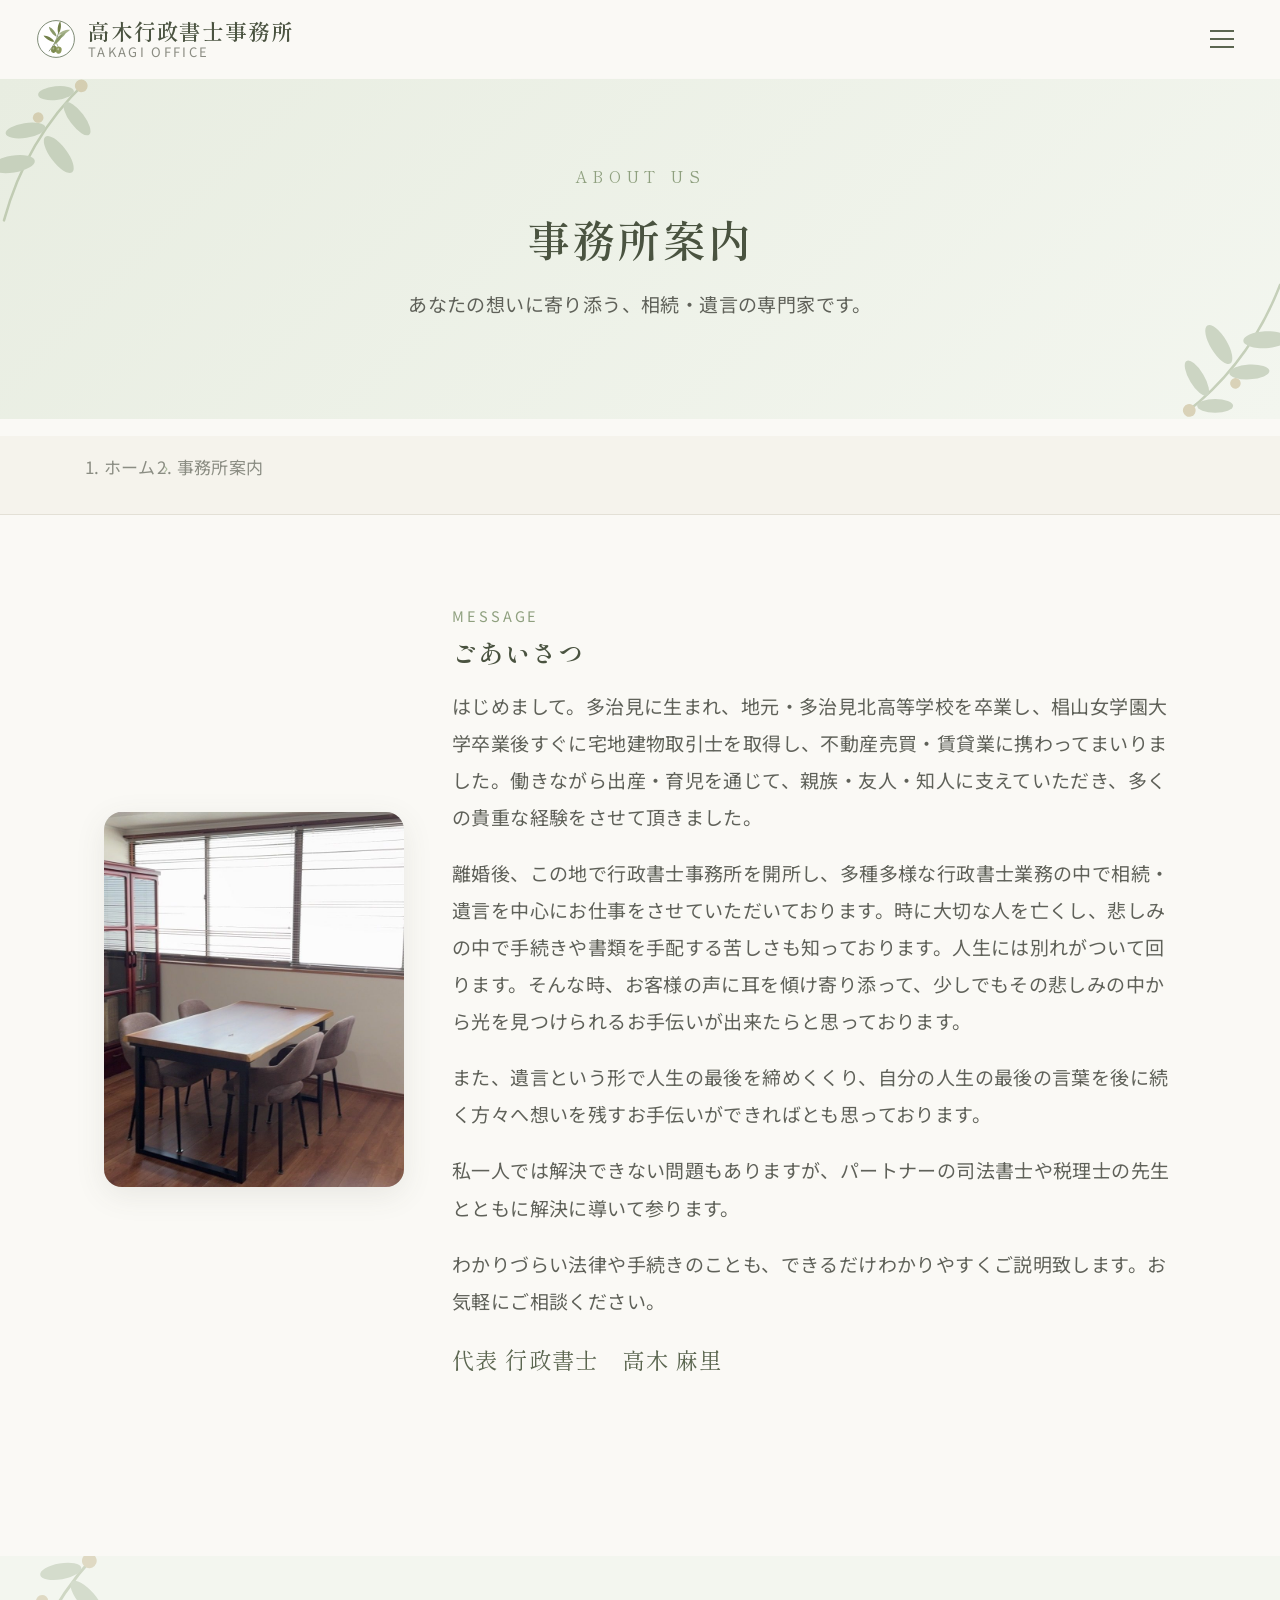
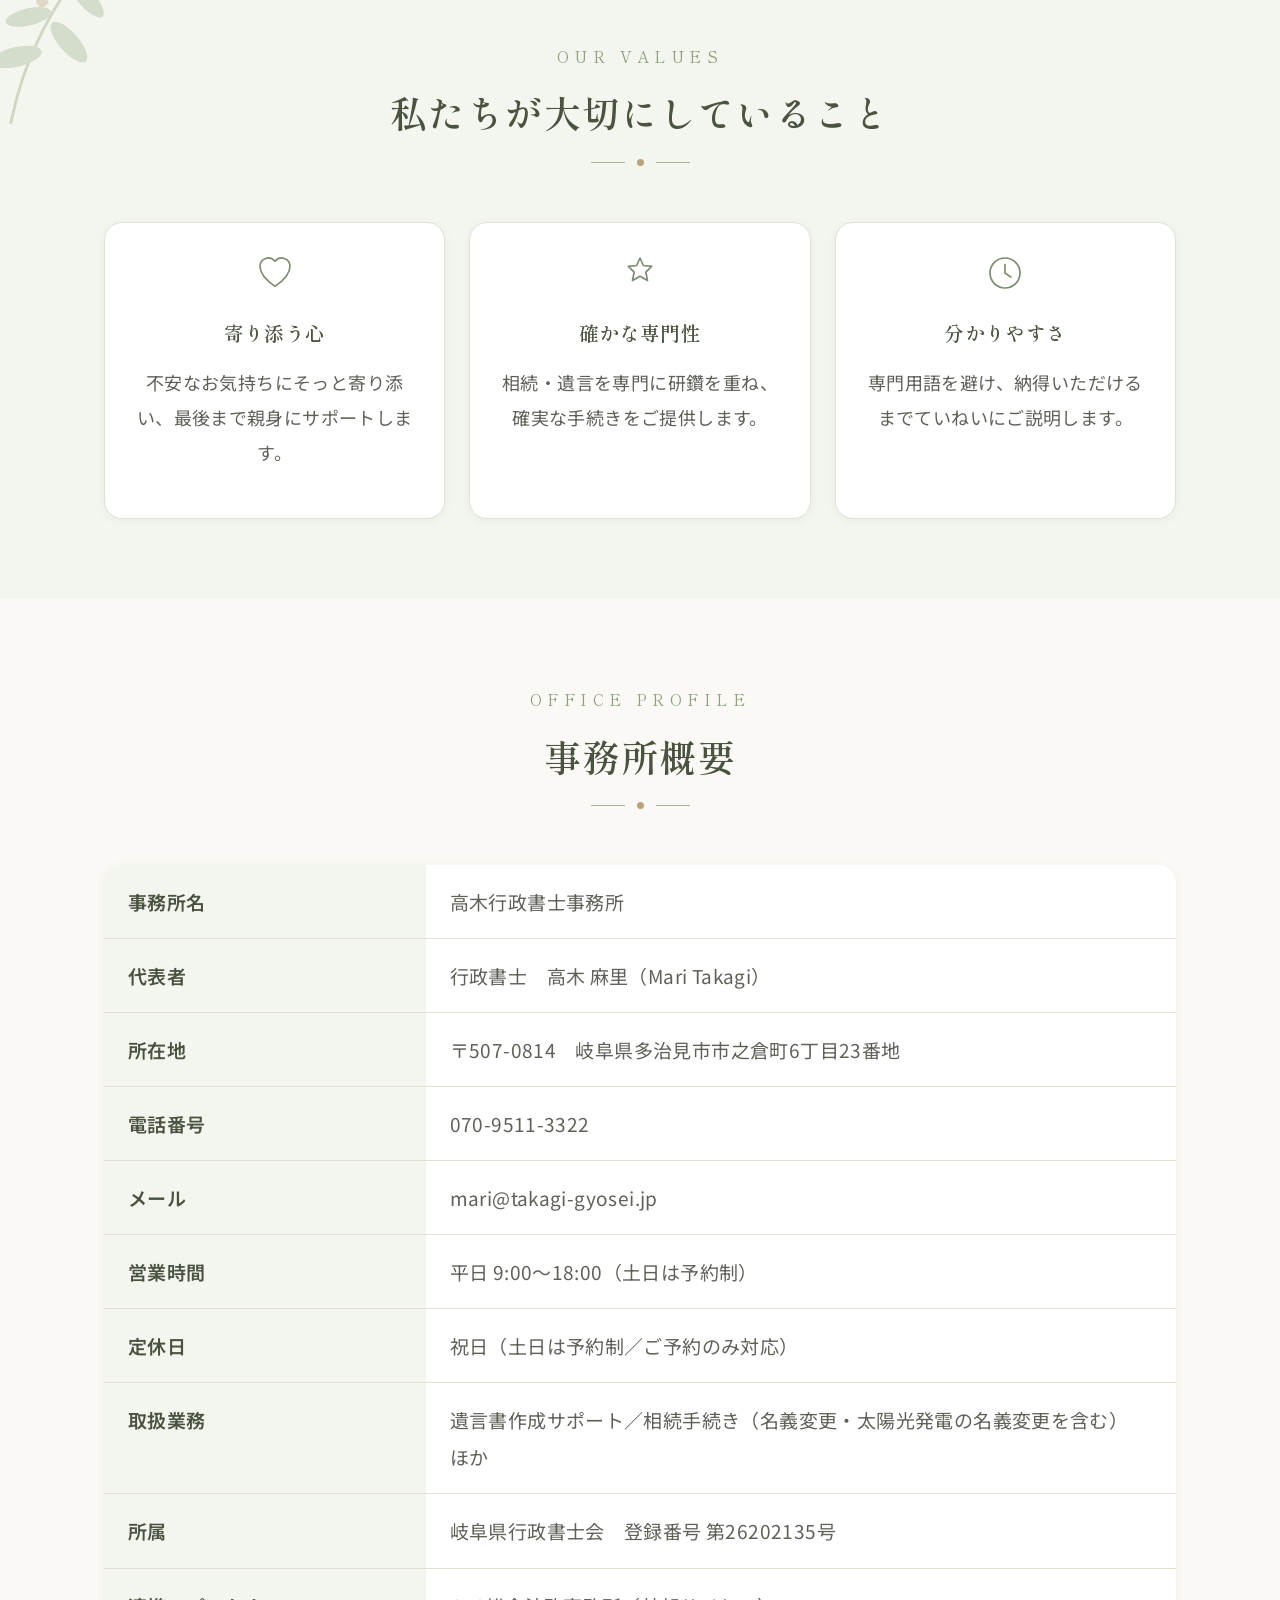
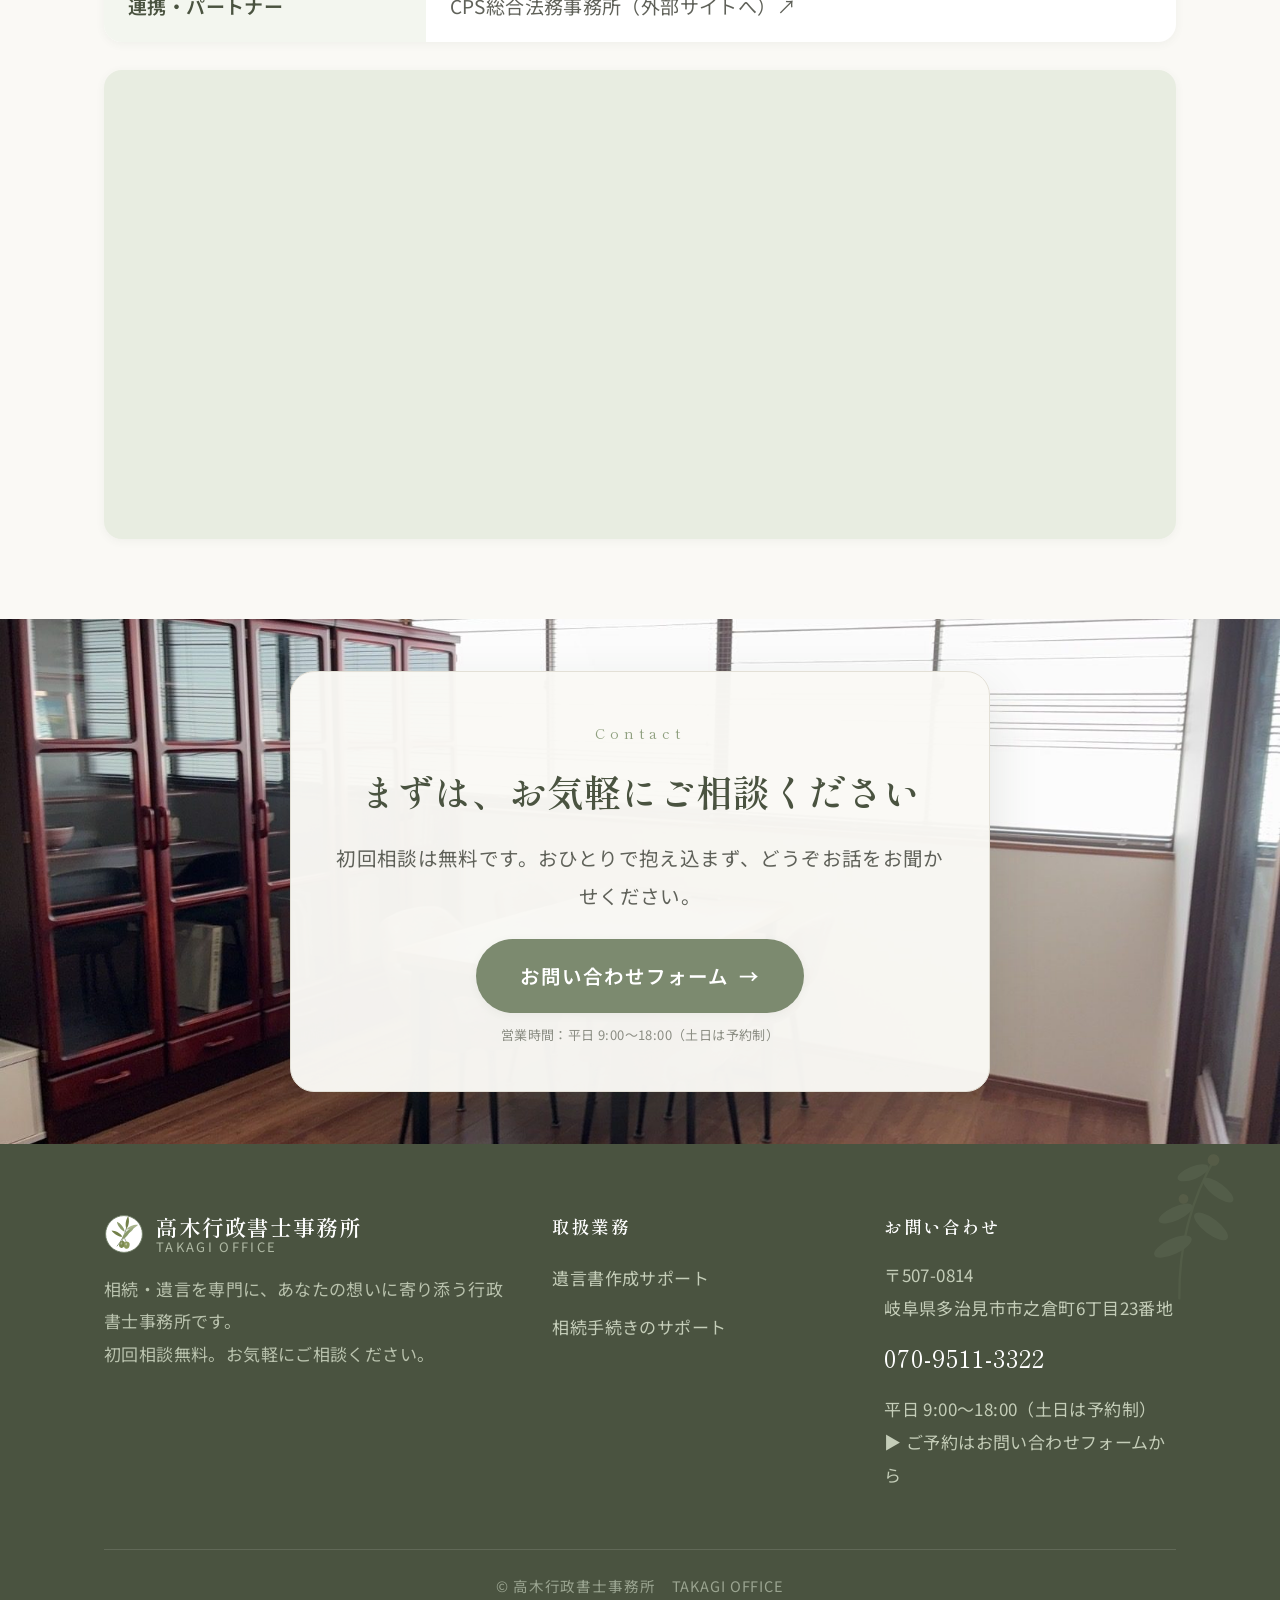
==== commit ba8d38ff: "UI変更" ====
--- a/about.html
+++ b/about.html
@@ -10,8 +10,8 @@
 <link rel="preconnect" href="https://fonts.googleapis.com">
 <link rel="preconnect" href="https://fonts.gstatic.com" crossorigin>
 <link href="https://fonts.googleapis.com/css2?family=Noto+Sans+JP:wght@400;500;600;700&family=Shippori+Mincho:wght@500;600;700&display=swap" rel="stylesheet">
-<link rel="stylesheet" href="css/style.css?v=56">
-<link rel="stylesheet" href="css/page.css?v=56">
+<link rel="stylesheet" href="css/style.css?v=59">
+<link rel="stylesheet" href="css/page.css?v=59">
 </head>
 <body>
 
@@ -105,17 +105,16 @@
         <tr><th>所在地</th><td>〒507-0814　岐阜県多治見市市之倉町6丁目23番地</td></tr>
         <tr><th>電話番号</th><td>070-9511-3322</td></tr>
         
-        <tr><th>メール</th><td>（準備中）</td></tr>
+        <tr><th>メール</th><td><a href="mailto:mari@takagi-gyosei.jp">mari@takagi-gyosei.jp</a></td></tr>
         <tr><th>営業時間</th><td>平日 9:00〜18:00（土日は予約制）</td></tr>
         <tr><th>定休日</th><td>祝日（土日は予約制／ご予約のみ対応）</td></tr>
         <tr><th>取扱業務</th><td>遺言書作成サポート／相続手続き（名義変更・太陽光発電の名義変更を含む）　ほか</td></tr>
-        <tr><th>所属</th><td>岐阜県行政書士会　登録番号 第00000000号（※登録番号は仮）</td></tr>
-        <tr><th>連携・パートナー</th><td><a href="https://cpsken.jp/greeting.html" target="_blank" rel="noopener">パートナー行政書士（外部サイトへ）↗</a></td></tr>
+        <tr><th>所属</th><td>岐阜県行政書士会　登録番号 第26202135号</td></tr>
+        <tr><th>連携・パートナー</th><td><a href="https://cpsken.jp/greeting.html" target="_blank" rel="noopener">CPS総合法務事務所（外部サイトへ）↗</a></td></tr>
       </tbody>
     </table>
-    <p class="price-note">※上記は仮の情報です。正式な事務所情報に差し替えてご利用ください。</p>
 
-    <div class="map-frame reveal">アクセスマップ（Googleマップ等の埋め込みコードをこちらに設定します）</div>
+    <div class="map-frame reveal"><iframe src="https://www.google.com/maps?q=%E5%B2%90%E9%98%9C%E7%9C%8C%E5%A4%9A%E6%B2%BB%E8%A6%8B%E5%B8%82%E5%B8%82%E4%B9%8B%E5%80%89%E7%94%BA6%E4%B8%81%E7%9B%AE23%E7%95%AA%E5%9C%B0&output=embed&hl=ja&z=16" style="border:0;width:100%;height:100%;display:block;" allowfullscreen loading="lazy" referrerpolicy="no-referrer-when-downgrade" title="高木行政書士事務所の地図"></iframe></div>
   </div>
 </section>
 
@@ -140,7 +139,7 @@
     <div class="footer-grid">
       <div class="footer-brand">
         <div class="brand">
-          <svg class="brand__mark" viewBox="0 0 48 48" fill="none" aria-hidden="true"><circle cx="24" cy="24" r="23" fill="#ffffff" opacity=".1"/><path d="M24 36c0-7 0-12 0-12s-7-1-10-6c-1 8 4 13 10 14 0 0-5-5-7-9 4 3 7 5 7 13z" fill="#a7b69a"/><path d="M24 30s.2-6 3-9c3-3 8-3 8-3s-1 8-5 11c-3 2-6 1-6 1z" fill="#d4dccb"/></svg>
+          <img src="images/logo.svg" alt="高木行政書士事務所 ロゴ" class="brand__mark" width="40" height="40">
           <span class="brand__text"><span class="brand__name">高木行政書士事務所</span><span class="brand__sub">TAKAGI OFFICE</span></span>
         </div>
         <p>相続・遺言を専門に、あなたの想いに寄り添う行政書士事務所です。<br>初回相談無料。お気軽にご相談ください。</p>
@@ -153,6 +152,6 @@
 </footer>
 
 <div class="float-cta"><a class="fc-mail" href="contact.html"><svg width="18" height="18" viewBox="0 0 24 24" fill="none" aria-hidden="true"><rect x="3" y="5" width="18" height="14" rx="2.5" stroke="currentColor" stroke-width="2"/><path d="M4.5 8l7.5 5.5L19.5 8" stroke="currentColor" stroke-width="2" stroke-linecap="round" fill="none"/></svg>無料相談</a></div>
-<script src="js/main.js?v=56"></script>
+<script src="js/main.js?v=59"></script>
 </body>
 </html>
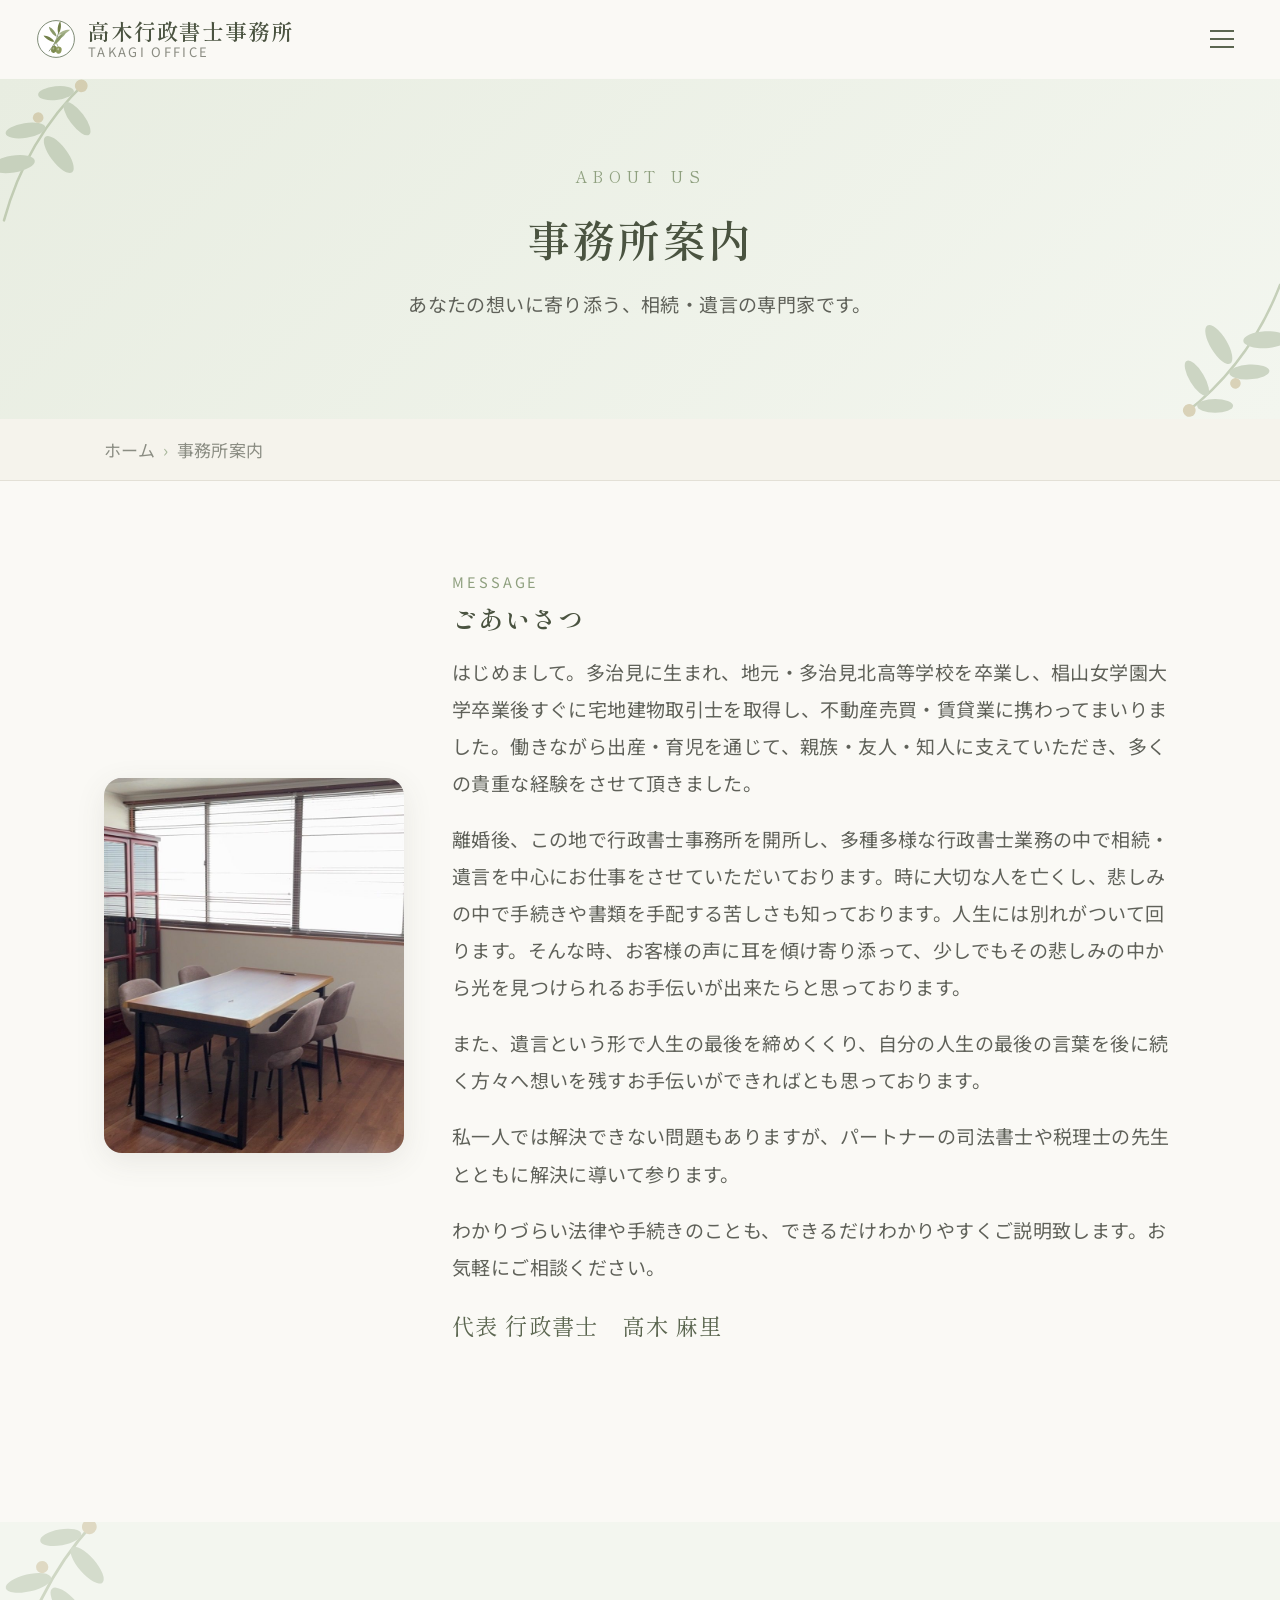
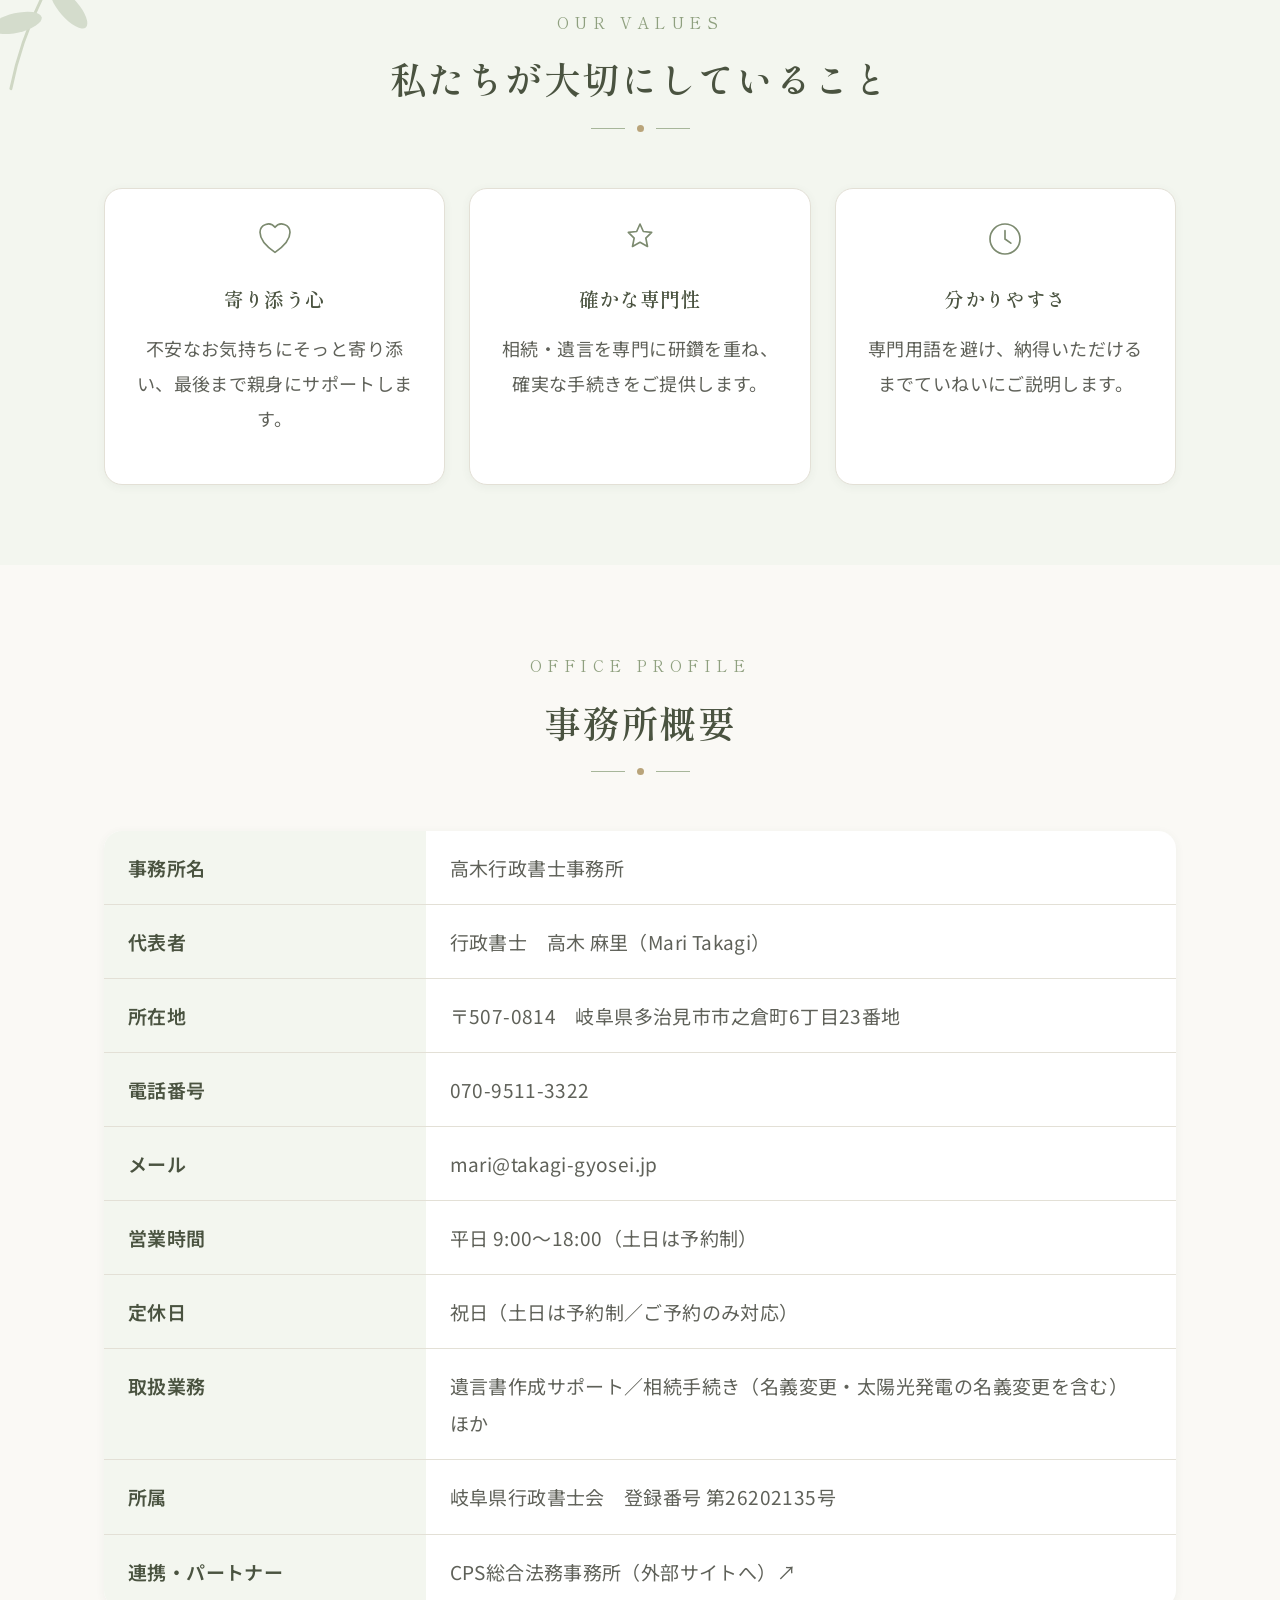
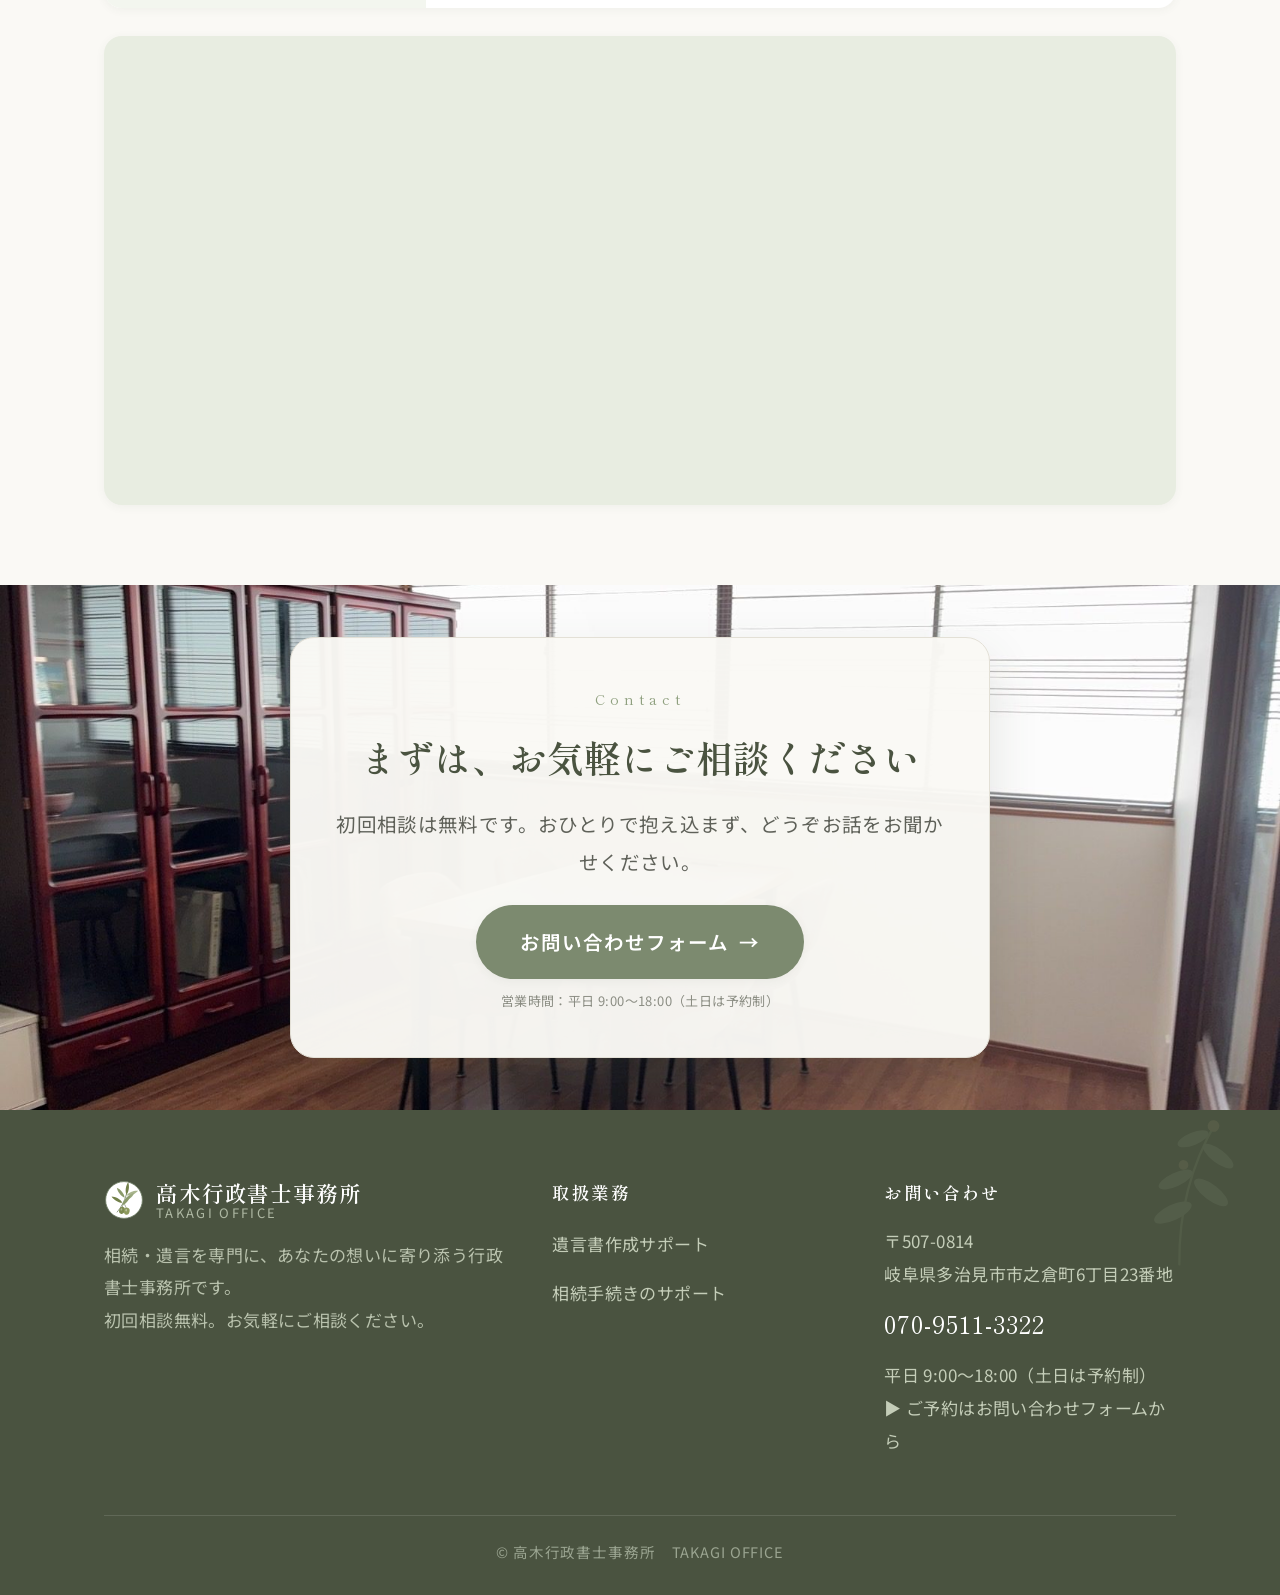
==== commit 2e190e96: "修正" ====
--- a/about.html
+++ b/about.html
@@ -10,8 +10,8 @@
 <link rel="preconnect" href="https://fonts.googleapis.com">
 <link rel="preconnect" href="https://fonts.gstatic.com" crossorigin>
 <link href="https://fonts.googleapis.com/css2?family=Noto+Sans+JP:wght@400;500;600;700&family=Shippori+Mincho:wght@500;600;700&display=swap" rel="stylesheet">
-<link rel="stylesheet" href="css/style.css?v=59">
-<link rel="stylesheet" href="css/page.css?v=59">
+<link rel="stylesheet" href="css/style.css?v=62">
+<link rel="stylesheet" href="css/page.css?v=62">
 </head>
 <body>
 
@@ -110,7 +110,7 @@
         <tr><th>定休日</th><td>祝日（土日は予約制／ご予約のみ対応）</td></tr>
         <tr><th>取扱業務</th><td>遺言書作成サポート／相続手続き（名義変更・太陽光発電の名義変更を含む）　ほか</td></tr>
         <tr><th>所属</th><td>岐阜県行政書士会　登録番号 第26202135号</td></tr>
-        <tr><th>連携・パートナー</th><td><a href="https://cpsken.jp/greeting.html" target="_blank" rel="noopener">CPS総合法務事務所（外部サイトへ）↗</a></td></tr>
+        <tr><th>連携・パートナー</th><td><a href="https://cpsken.jp/index.html" target="_blank" rel="noopener">CPS総合法務事務所（外部サイトへ）↗</a></td></tr>
       </tbody>
     </table>
 
@@ -152,6 +152,6 @@
 </footer>
 
 <div class="float-cta"><a class="fc-mail" href="contact.html"><svg width="18" height="18" viewBox="0 0 24 24" fill="none" aria-hidden="true"><rect x="3" y="5" width="18" height="14" rx="2.5" stroke="currentColor" stroke-width="2"/><path d="M4.5 8l7.5 5.5L19.5 8" stroke="currentColor" stroke-width="2" stroke-linecap="round" fill="none"/></svg>無料相談</a></div>
-<script src="js/main.js?v=59"></script>
+<script src="js/main.js?v=62"></script>
 </body>
 </html>
--- a/css/style.css
+++ b/css/style.css
@@ -191,7 +191,8 @@
 
 /* パンくず */
 .breadcrumb { background: var(--paper); border-bottom: 1px solid var(--line); }
-.breadcrumb ol { display:flex; flex-wrap:wrap; gap:8px; padding: 14px 0; font-size: 17px; color: var(--ink-mute); }
+.breadcrumb ol { list-style: none; margin: 0; padding: 14px 0; display:flex; flex-wrap:wrap; align-items:center; gap:8px; font-size: 17px; color: var(--ink-mute); }
+.breadcrumb li { display:flex; align-items:center; }
 .breadcrumb a:hover { color: var(--olive-700); }
 .breadcrumb li:not(:last-child)::after { content:"›"; margin-left:8px; color: var(--olive-400); }
 
